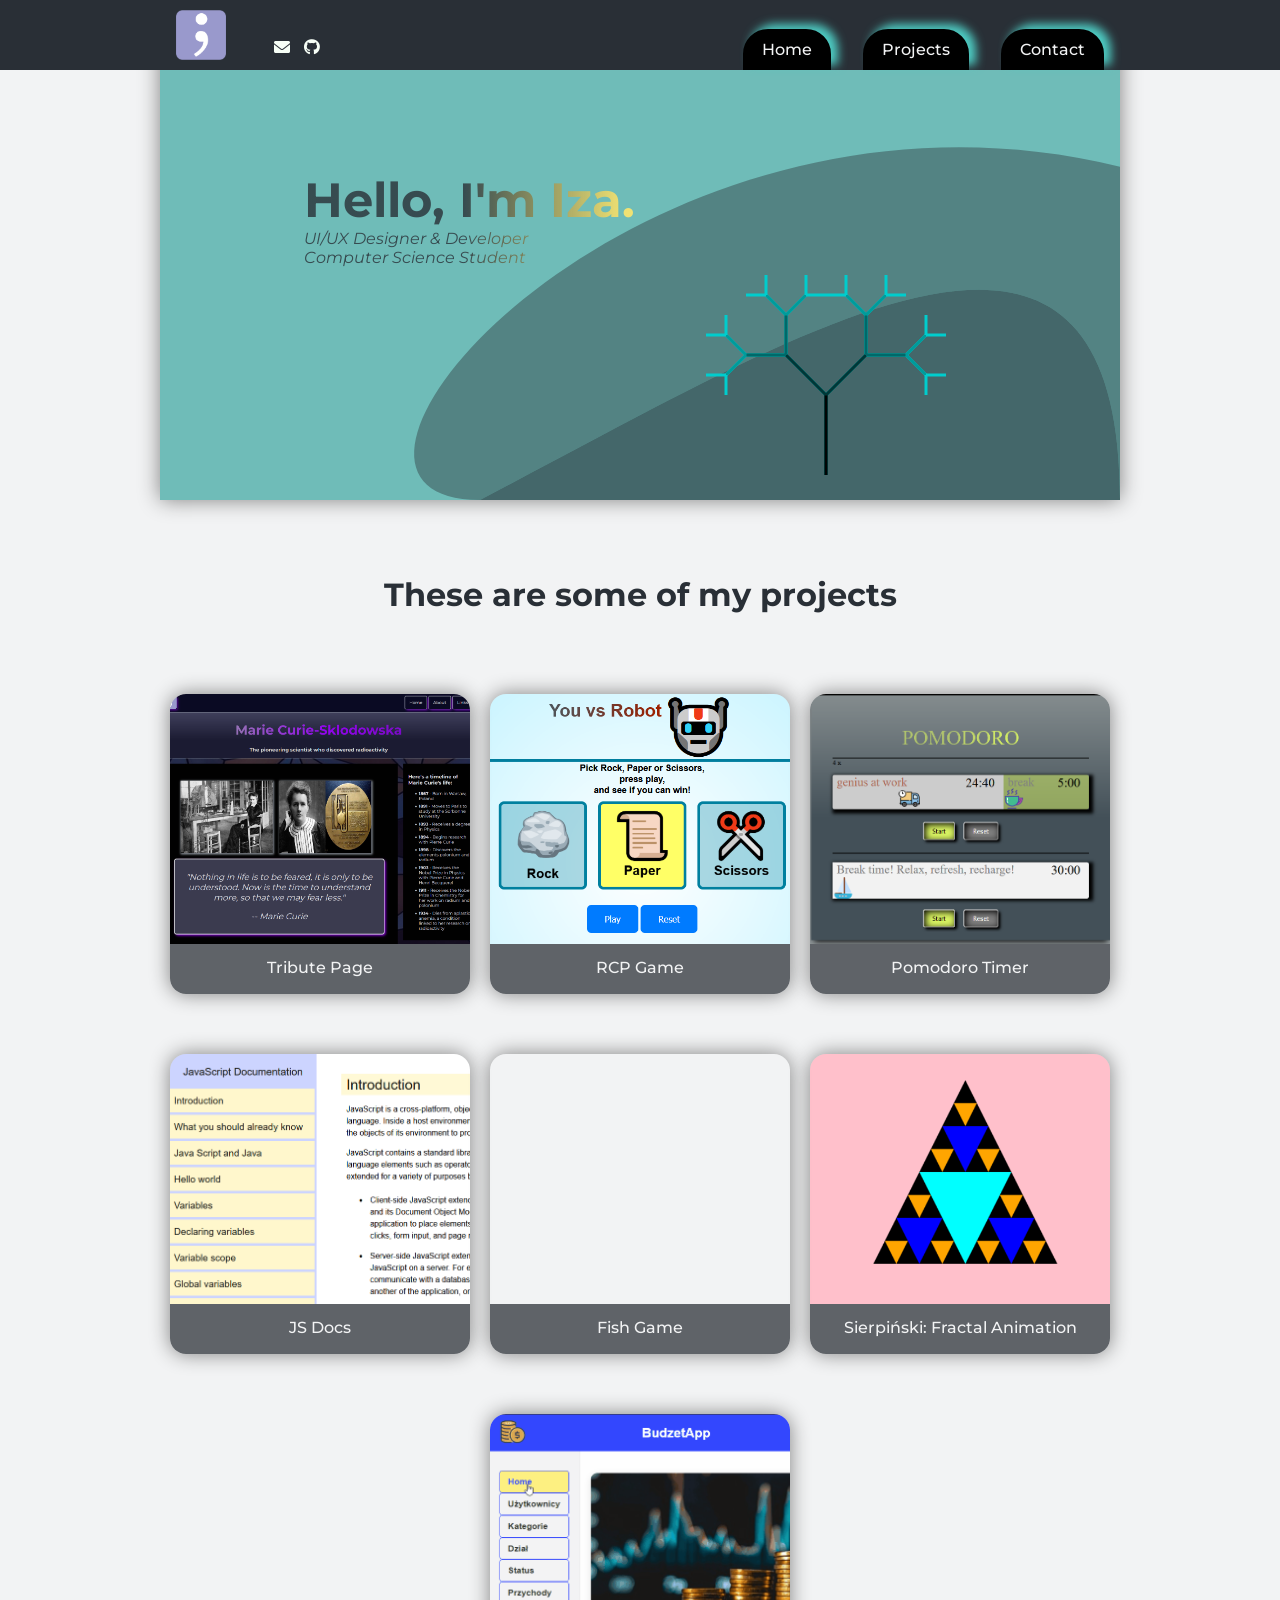
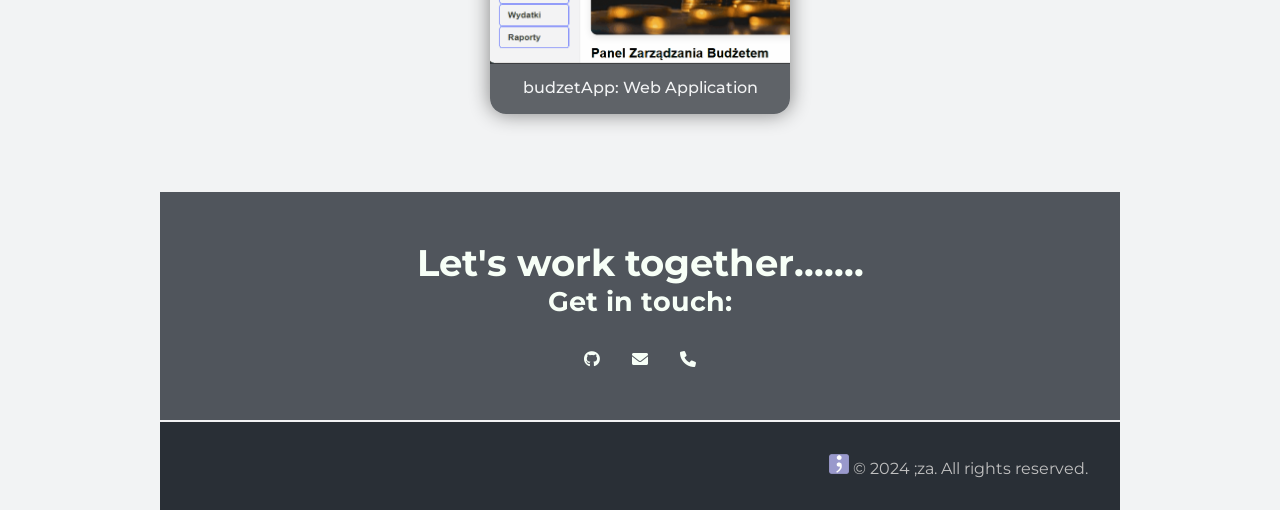
==== index.html @ 508fd63b "dodanie kafelka" ====
<!DOCTYPE html>
<html lang="en">
<head>
  <meta charset="utf-8">
  <meta name="viewport" content="width=device-width, initial-scale=1.0">
  <title>;za Portfolio</title>
  <link rel="stylesheet" href="styles.css" />
  <link href="https://cdnjs.cloudflare.com/ajax/libs/font-awesome/6.0.0-beta3/css/all.min.css" rel="stylesheet">
  <link rel="icon" href="favicon-32x32.png" type="image/x-icon">
  <link href="https://fonts.googleapis.com/css2?family=Montserrat:wght@400;700&display=swap" rel="stylesheet">

</head>



<!-- Google tag (gtag.js)
<script async src="https://www.googletagmanager.com/gtag/js?id=G-CMZS50FCQB"></script>
<script>
  window.dataLayer = window.dataLayer || [];
  function gtag(){dataLayer.push(arguments);}
  gtag('js', new Date());

  gtag('config', 'G-CMZS50FCQB');
</script> -->


<body>
  <header>
    <nav id="navbar">
      <img class="logo1" src="logo-kk.png" alt="project" />
      <div class="logo-container">
        <a href="mailto:twoj-email@domena.com">
          <i class="fas fa-envelope"></i>
        </a>
     
        <a href="https://github.com/FifthElement5" target="_blank">
          <i style="margin-left: 10px;"class="fab fa-github"></i>
        </a>
      </div>
      <ul>
        <li><a href="#canvas-container">Home</a></li>
        <li><a href="#m">Projects</a></li>
        <li><a href="#contact">Contact</a></li>
      </ul>
    </nav>
  </header>

  <main>
    <div id="canvas-container">
      <canvas id="myCanvas"></canvas>
      <div class="A">
        <h1>Hello, I'm Iza.</h1>
        <p>UI/UX Designer & Developer</p>
        <p>Computer Science Student</p>
      </div>
      <canvas id="canvas"></canvas>
    </div>

    <div class="container">
      <section id="m">
        <h2>These are some of my projects</h2>
        <div id="projects">
          <div class="grid-container">
            <a href="https://fifthelement5.github.io/curie/">
              <div class="grid">
                <img class="project-image" src="curie2.PNG" alt="project" />
                <div class="project-tile">Tribute Page</div>
              </div>
            </a>
          </div>

          <div class="grid-container">
            <a href="https://codepen.io/FifthElement5/full/mdZvdyL">
              <div class="grid">
                
                  <img class="project-image" src="rsp.png" alt="project" />
                  <div class="project-tile">RCP Game</div>
               
              </div>
            </a>
          </div>

          <div class="grid-container">
            <a href="https://fifthelement5.github.io/pomodoro/">
              <div class="grid">
                  <img class="project-image" src="pomodoro.PNG" alt="project" />
                  <div class="project-tile">Pomodoro Timer</div>
              
              </div>
            </a>
          </div>

          <div class="grid-container">
            <a href="https://codepen.io/FifthElement5/full/xxvZxpE">
              <div class="grid">
                <img class="project-image" src="js.png" alt="project" />
                <div class="project-tile">JS Docs</div>
              </div>
            </a>
          </div>

          <div class="grid-container">
            <a href="https://scratch.mit.edu/projects/812180753/embed">
            <div class="grid">
              <div class="image">
                <iframe src="https://scratch.mit.edu/projects/812180753/embed" allowtransparency="true" width="300" height="350" frameborder="0" scrolling="no" allowfullscreen></iframe>
              </div>
              <div class="project-tile">Fish Game</div>
            </div>
            </a>
          </div>

          <div class="grid-container">
            <a href="https://codepen.io/FifthElement5/full/qBzXdoY">
              <div class="grid">
                <img class="project-image" src="sierpinski.PNG" alt="project" />
                <div class="project-tile">Sierpiński: Fractal Animation</div>
              </div>
            </a>
          </div>
           <div class="grid-container">
            <a href="budzetApp.html">
              <div class="grid">
                <img class="project-image" style="object-fit: cover; object-position: left center;" src="budzetApp.gif" alt="project" />
                <div class="project-tile">budzetApp: Web Application</div>
              </div>
            </a>
          </div>


        </div>
      </section>
    </div>

    <div class="container">
      <section id="contact">
        <div class="hero">
          <h3>Let's work together.......</h3>
          <h5>Get in touch:</h5>
        </div>
        <div class="links">
          <a href="https://github.com/FifthElement5" target="_blank">
            <i class="fab fa-github"></i>
          </a>
          <a href="mailto:i.m.galazewska@wp.pl">
            <i class="fas fa-envelope"></i>
          </a>
          <a href="tel:+1234567890">
            <i class="fas fa-phone"></i>
          </a>
         
          <!-- <a href="https://www.facebook.com/twojprofil" target="_blank">
            <i class="fab fa-facebook-f"></i>
          </a> -->
        </div>
      </section>
    </div>


    <script src="https://gist.github.com/FifthElement5/1f8bb57f3a69cdffbfbd10f2d634f241.js"></script>

    <footer>
      <img class="logo2" src="favicon-32x32.png" alt="project" />
      <span>&copy; 2024 ;za. All rights reserved.</span>
    </footer>
  </main>

  <script src="script.js"></script>
</body>
</html>
---- styles.css ----
:root {
  --color-header: #292F36;
  --color-middle: #F7FFF7;
  --color-3: #FF6B6B;
  --color-4: #FFE66D;
  --color-5: rgba(78, 205, 196, 0.3);
}

* {
  box-sizing: border-box;
  margin: 0;
  padding: 0;
}

body {
  font-family: 'Montserrat', sans-serif;
  background-color: #F2F3F4;
  min-width: 480px;
}

header {
  position: fixed;
  width: 100%;
  background-color: var(--color-header);
  min-width: 480px;
  /* border: 1px solid yellow; */
  z-index: 999;
}

.logo1 {
  width: 50px;
  height: 50px;
  /* border: 1px solid orange; */
  margin: 10px 48px 10px 16px;
}

.logo-container {
  margin-bottom: 10px;
  margin-right: auto;
}

nav {
  display: flex;
  flex-wrap: wrap;
  justify-content: space-between;
  align-items: flex-end;
  margin: 0 auto;
  max-width: 960px;
  min-width: 480px;
}

ul {
  display: flex;
  justify-content: flex-end;
  gap: 2rem;
  margin: 0 16px;
}

ul li {
  list-style: none;
  padding: 0;
  margin: 0;
  border: 3px solid black;
  background-color: black;
  border-radius: 25px 25px 0 0;

 
  box-shadow: 7px -5px 10px 0px #4ECDC4, 5px 5px 15px 5px rgba(0,0,0,0);
}

ul li a {
  display: block;
  padding: 0.5rem 1rem;
  text-decoration: none;
  font-weight: 500;
  color: #F2F3F4;
}

ul li a:hover {
  color: var(--color-header);
}

nav > ul > li:hover {
  background-color: #4ECDC4;
  border-bottom: none;
  color: var(--color-header);
  box-shadow: 0px 0px 0px 0px #4ECDC4;
}

a > i {
  color: var(--color-middle);
  margin-bottom: 5px;
}

i:hover {
  color: rgb(78, 205, 198);
}

.container {
  max-width: 960px;
  margin: 0 auto;
  text-align: center;
}

#canvas {
  position: absolute;
  bottom: 5%;
  right: 15%;
}

.A {
  position: relative;
  z-index: 0;
  max-width: 400px;
  min-width: 300px;
  margin: 10% 15% 10%;
  /* border: 1px solid blue; */
}

main {
  max-width: 960px;
  margin: 0 auto;
}

h1, p {
  font-size: 3rem;
  color: var(--color-header);
  text-align: left;
  background: linear-gradient(to right, rgba(41,47,54 , 0.8) 20%, rgba(255,230,107 , 0.9) 40%, rgba(255,230,107 , 0.6) 60%, rgba(41,47,54 , 0.8) 80%);
  background-size: 200% auto;
  color: #000;
  background-clip: text;
  -webkit-background-clip: text;
  -webkit-text-fill-color: transparent;
  animation: shine 6s linear infinite;
}

@keyframes shine {
  to {
    background-position: 200% center;
  }
}

p {
  font-size: 1rem;
  font-style: italic;
  -text-shadow: 1px 2px var(--color-3);
}

#projects {
  display: flex;
  flex-wrap: wrap;
  justify-content: space-between;
  padding-bottom: 3rem;
}

.grid-container {
  width: 300px;
  height: 300px;
  border-radius: 1rem 1rem 0 0;
  margin: 30px auto;
}

.grid-container:hover {
  box-shadow: inset 0 0 0 rgba(78, 205, 196, 0.2), inset 0 100px 0 rgba(78, 205, 196, 0.2), inset 0 200px 0 rgba(78, 205, 196, 0.2), inset 0 300px 0 rgba(78, 205, 196, 0.2), 0 0 20px silver;
  transition: box-shadow ease-in-out 0.5s;
  color: transparent;
}

.grid {
  position: relative;
  width: 300px;
  height: 300px;
  border-radius: 1rem;
  box-shadow: 0 0 20px grey;
}

a {
  text-decoration: none;
}

.grid img, iframe {
  position: absolute;
  top: 0;
   left:0;
   z-index: -1;
  width: 300px;
  height: 250px;
  object-fit: cover;
  border-radius: 1rem 1rem 0 0;
  transition: transform 0.3s linear;
}

.grid:hover img {
  transform: translateY(10px);
}

.project-tile {
  position: absolute;
  bottom: 0;
  left: 0;
  width: 100%;
  height: 50px;
  text-align: center;
  font-weight: 500;
  padding-top: 0.9rem;
  background-color: #5F6368;
  color: #F2F3F4;
  border-radius: 0 0 1rem 1rem;
}

.project-tile:hover {
  color: #4ECDC4;
}

h2 {
  font-size: 2rem;
  padding: 75px 0 50px;
  color: var(--color-header);
}

#contact {
  display: flex;
  flex-direction: column;
  align-items: center;
  justify-content: center;
  gap: 2rem;
  width: 100%;
  padding: 3rem;
  background-color: rgba(41,47,54 , 0.8);
}

.hero {
  font-size: 2rem;
  color: var(--color-middle);
}

.links {
  display: flex;
  flex-wrap: wrap;
  justify-content: center;
  gap: 2rem;
  font-size: 1rem;
}

.contact-details:hover {
  color: #4ECDC4;
}

footer {
  background-color: var(--color-header);
  color: #c0c0c0;
  text-align: right;
  margin-top: 2px;
  padding: 2rem;
}

#canvas-container {
  position: relative;
  padding-top: 75px;
  width: 100%;
  height: 500px;
  overflow: hidden;
  z-index: -1;
  background-color: rgba(41,47, 50, 0.4);
  box-shadow: 0 0 20px grey;
}

#myCanvas {
  position: absolute;
  top: 0;
  left: 0;
  width: 100%;
  height: 100%;
  z-index: -1;
}

.logo2 {
  width: 20px;
  height: 20px;
  margin: 0;
}

@media (max-width: 600px) {
  ul {
    gap: 0;
    margin: 0 16px 0 5px;
  }
}
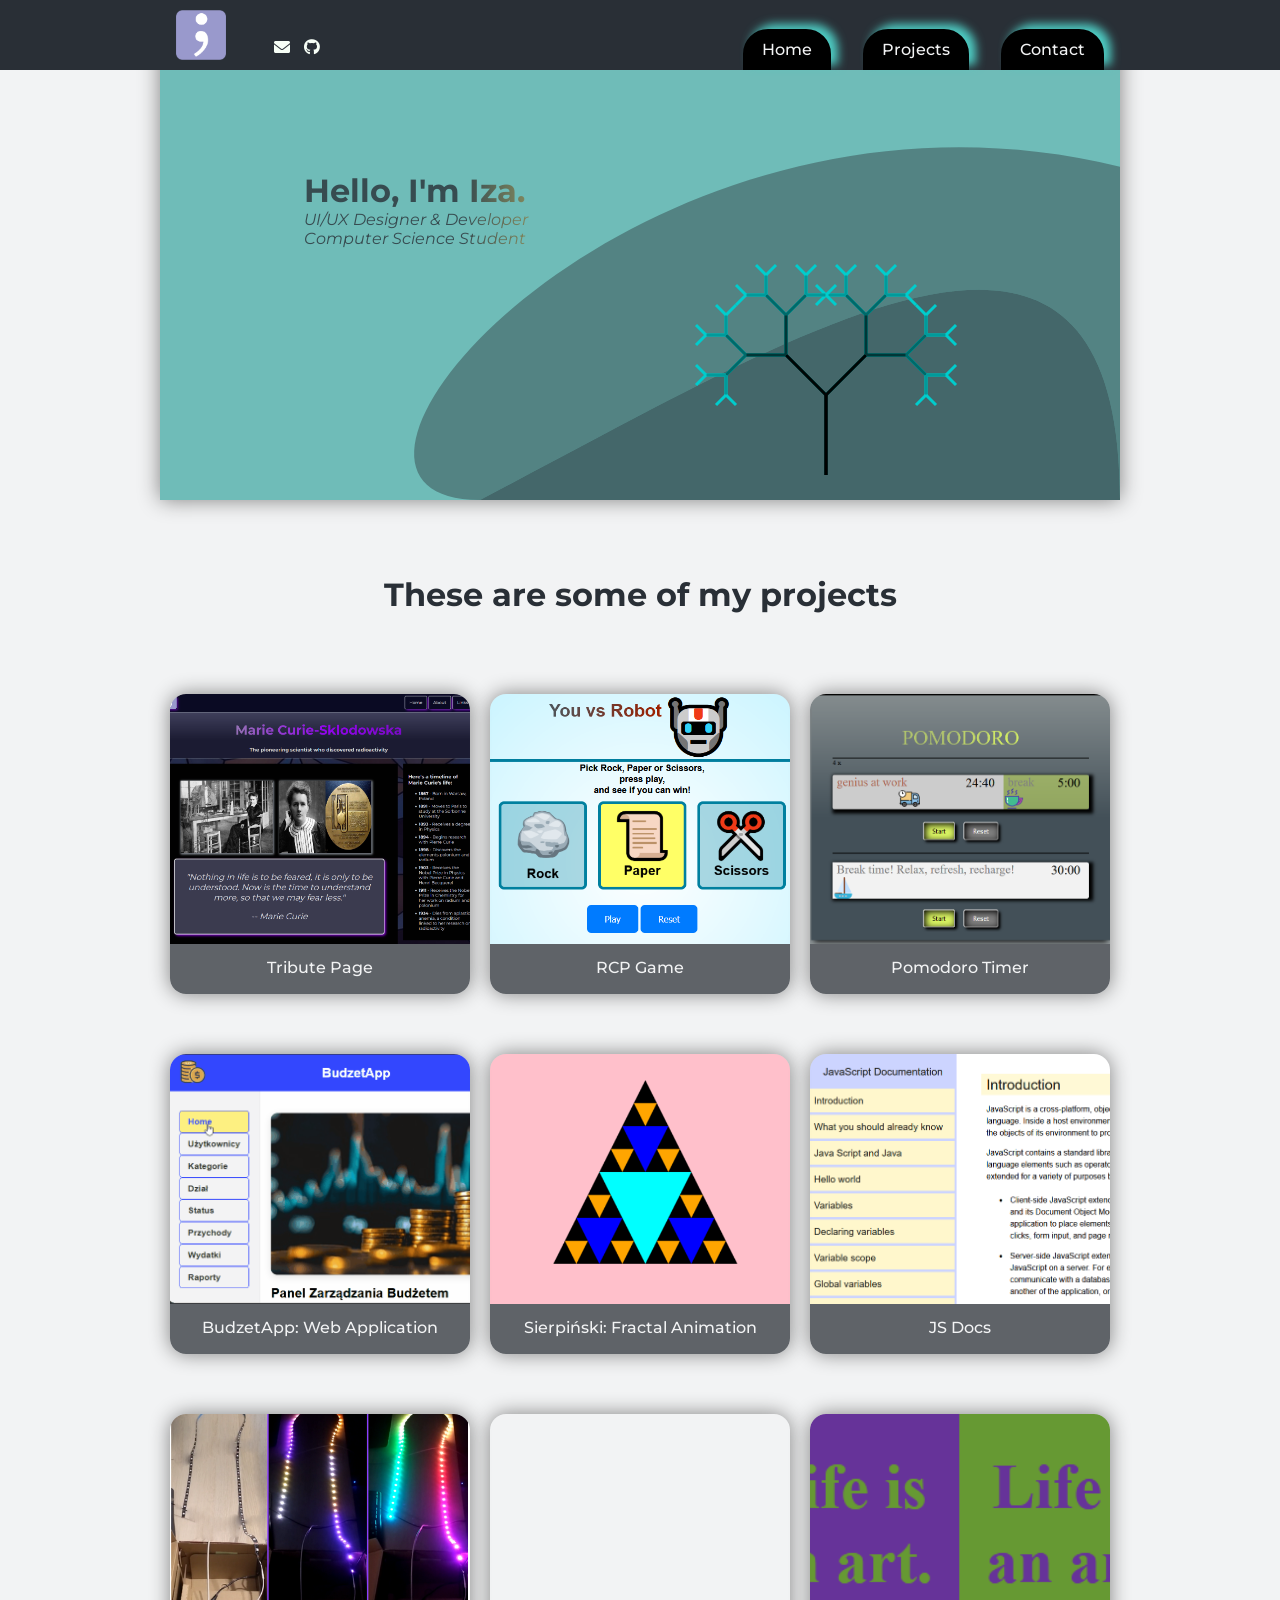
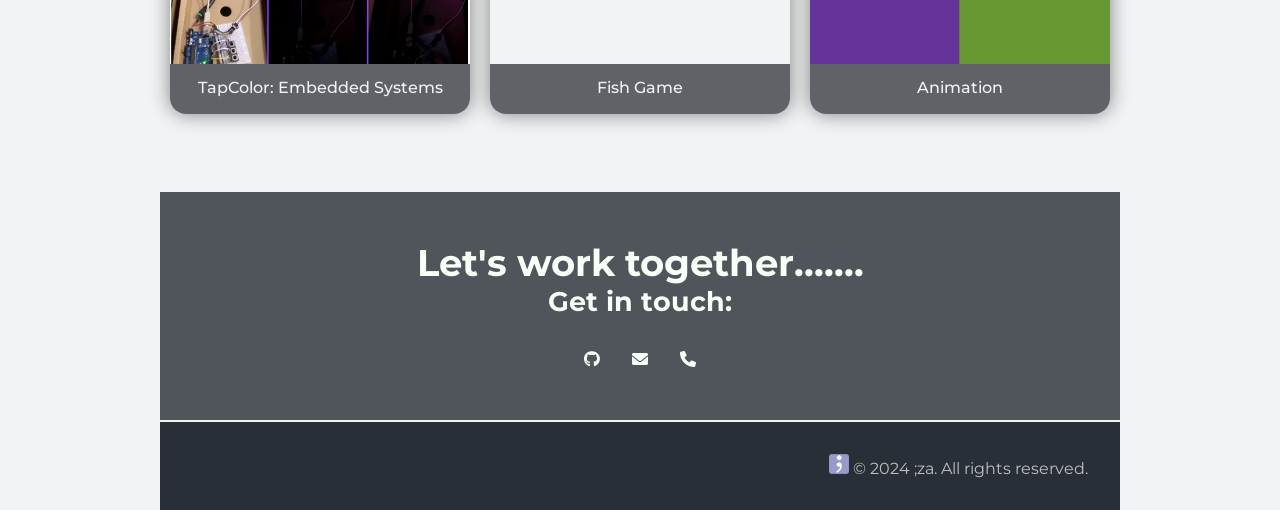
==== commit 5269f394: "dodanie 2 stron" ====
--- a/index.html
+++ b/index.html
@@ -49,16 +49,16 @@
     <div id="canvas-container">
       <canvas id="myCanvas"></canvas>
       <div class="A">
-        <h1>Hello, I'm Iza.</h1>
-        <p>UI/UX Designer & Developer</p>
-        <p>Computer Science Student</p>
+        <h1 class="title">Hello, I'm Iza.</h1>
+        <p class="title-p">UI/UX Designer & Developer</p>
+        <p class="title-p">Computer Science Student</p>
       </div>
       <canvas id="canvas"></canvas>
     </div>
 
     <div class="container">
       <section id="m">
-        <h2>These are some of my projects</h2>
+        <h2 class="h2">These are some of my projects</h2>
         <div id="projects">
           <div class="grid-container">
             <a href="https://fifthelement5.github.io/curie/">
@@ -90,11 +90,40 @@
             </a>
           </div>
 
+           <div class="grid-container">
+            <a href="budzetApp.html">
+              <div class="grid">
+                <img class="project-image" style="object-fit: cover; object-position: left center;" loading="lazy" src="budzetApp.gif" alt="project" />
+                <div class="project-tile">BudzetApp: Web Application</div>
+              </div>
+            </a>
+          </div>
+
+         
+
+           <div class="grid-container">
+            <a href="https://codepen.io/FifthElement5/full/qBzXdoY">
+              <div class="grid">
+                <img class="project-image" src="sierpinski.PNG" alt="project" />
+                <div class="project-tile">Sierpiński: Fractal Animation</div>
+              </div>
+            </a>
+          </div>
+
           <div class="grid-container">
             <a href="https://codepen.io/FifthElement5/full/xxvZxpE">
               <div class="grid">
                 <img class="project-image" src="js.png" alt="project" />
                 <div class="project-tile">JS Docs</div>
+              </div>
+            </a>
+          </div>
+
+             <div class="grid-container">
+            <a href="project.html">
+              <div class="grid">
+                <img class="project-image" src="kolaz.png" alt="project" />
+                <div class="project-tile">TapColor: Embedded Systems</div>
               </div>
             </a>
           </div>
@@ -111,21 +140,14 @@
           </div>
 
           <div class="grid-container">
-            <a href="https://codepen.io/FifthElement5/full/qBzXdoY">
+            <a href="https://codepen.io/FifthElement5/pen/EaVJYbx">
               <div class="grid">
-                <img class="project-image" src="sierpinski.PNG" alt="project" />
-                <div class="project-tile">Sierpiński: Fractal Animation</div>
+                <img class="project-image" src="life.png" alt="project" />
+                <div class="project-tile">Animation</div>
               </div>
             </a>
           </div>
-           <div class="grid-container">
-            <a href="budzetApp.html">
-              <div class="grid">
-                <img class="project-image" style="object-fit: cover; object-position: left center;" src="budzetApp.gif" alt="project" />
-                <div class="project-tile">budzetApp: Web Application</div>
-              </div>
-            </a>
-          </div>
+          
 
 
         </div>
--- a/styles.css
+++ b/styles.css
@@ -99,6 +99,7 @@
 .container {
   max-width: 960px;
   margin: 0 auto;
+ 
   text-align: center;
 }
 
@@ -121,9 +122,12 @@
   max-width: 960px;
   margin: 0 auto;
 }
-
-h1, p {
-  font-size: 3rem;
+.top {
+  min-height: 100px;
+}
+
+.title, .title-p {
+  /* -font-size: 3rem; */
   color: var(--color-header);
   text-align: left;
   background: linear-gradient(to right, rgba(41,47,54 , 0.8) 20%, rgba(255,230,107 , 0.9) 40%, rgba(255,230,107 , 0.6) 60%, rgba(41,47,54 , 0.8) 80%);
@@ -141,7 +145,7 @@
   }
 }
 
-p {
+.title-p {
   font-size: 1rem;
   font-style: italic;
   -text-shadow: 1px 2px var(--color-3);
@@ -287,3 +291,141 @@
     margin: 0 16px 0 5px;
   }
 }
+
+
+.responsive-img {
+  max-width: 100%;  /* Zdjęcie nigdy nie będzie szersze niż jego rodzic */
+  height: auto;     /* Zachowa proporcje, nie będzie rozciągnięte */
+  display: block;   /* Usuwa dziwną przerwę pod zdjęciem */
+  border-radius: 15px; /* Skoro pytałaś o radius - tutaj też zadziała! */
+  /*margin-bottom: 10px;*/
+}
+
+.btn-github {
+  display: inline-block;
+  padding: 10px 20px;
+  background-color: #24292e; /* Kolor GitHuba */
+  color: white;
+  text-decoration: none;
+  border-radius: 8px;
+  font-weight: bold;
+}
+.btn-github:hover {
+  background-color: var(--color-5);
+  color: var(--color-header);
+}
+
+.project-subtitle {
+   text-shadow: 0 0 0 10px grey;
+}
+
+
+/*porekt.html*/
+.portfolio-container {
+  display: grid;
+  grid-template-columns: repeat(12, [col-start] 1fr);
+  grid-column: col-start / span 12;
+  gap: 20px;
+  max-width: 960px;
+  margin: 40px auto;
+  padding: 0 20px;
+  background: linear-gradient(to bottom, rgba(78, 205, 196, 0.1), rgba(78, 205, 196, 0.2));
+}
+
+.project-title { grid-column: span 12; text-align: center; margin-bottom: 20px; }
+.item-static  { grid-column: span 3; display: flex; justify-content: center; }
+.item-gallery { grid-column: span 3; display: flex; justify-content: center; } 
+.item-summary { grid-column: span 6; }
+.item-text-1  { grid-column: span 6; margin-top: 20px; text-align: center}
+.item-text-2  { grid-column: span 6; margin-top: 20px; text-align: center}
+
+
+.item-static img {
+  width: 100%;       
+  max-width: 200px; 
+  max-height: 500px;
+  border-radius: 8px;
+}
+
+.pic-ctn {
+  position: relative;
+  width: 200px;     
+  height: 300px;     
+  overflow: hidden;
+  border-radius: 8px;
+}
+
+
+
+.pic-ctn > img {
+  position: absolute;
+  top: 0;
+  left: 0;
+  width: 200px;
+  opacity: 0;
+  animation: display 12s infinite;
+}
+
+
+@media (max-width: 768px) {
+  .portfolio-container > * {
+    grid-column: span 12 !important; 
+    text-align: center;
+  }
+  .pic-ctn { margin: 0 auto; }
+}
+
+
+.pic-ctn > img:nth-child(2) { animation-delay: 2s; }
+.pic-ctn > img:nth-child(3) { animation-delay: 4s; }
+.pic-ctn > img:nth-child(4) { animation-delay: 6s; }
+.pic-ctn > img:nth-child(5) { animation-delay: 8s; }
+
+@keyframes display {
+  0% { transform: translateX(200px); opacity: 0; }
+  10% { transform: translateX(0); opacity: 1; }
+  25% { transform: translateX(0); opacity: 1; }
+  35% { transform: translateX(-200px); opacity: 0; }
+  100% { transform: translateX(-200px); opacity: 0; }
+}
+
+/*budzetApp.html*/
+* {
+  box-sizing: border-box;
+}
+
+.container-grid {
+  display: grid;
+  grid-template-columns: repeat(12, [col-start] 1fr);
+  gap: 20px;
+}
+
+.container-grid > * {
+ 
+  background: linear-gradient(to bottom, rgba(78, 205, 196, 0.1), rgba(78, 205, 196, 0.2));
+  border-radius: 15px;
+  padding: 10px;
+  grid-column: col-start / span 12;
+   box-shadow: 0 0 10px grey;
+}
+
+@media (min-width: 568px) {
+  .content {
+    grid-column: 1 / span 9; 
+    
+  }
+
+  .sidebar {
+    grid-column: 10 / span 3;
+    grid-row: 1;           
+  }
+
+  .ads {
+    grid-column: 10 / span 3;
+    grid-row: 2;           
+  }
+    .adsa {
+    grid-column:  col-start / span 9;
+       grid-row: 2;     
+  }
+}
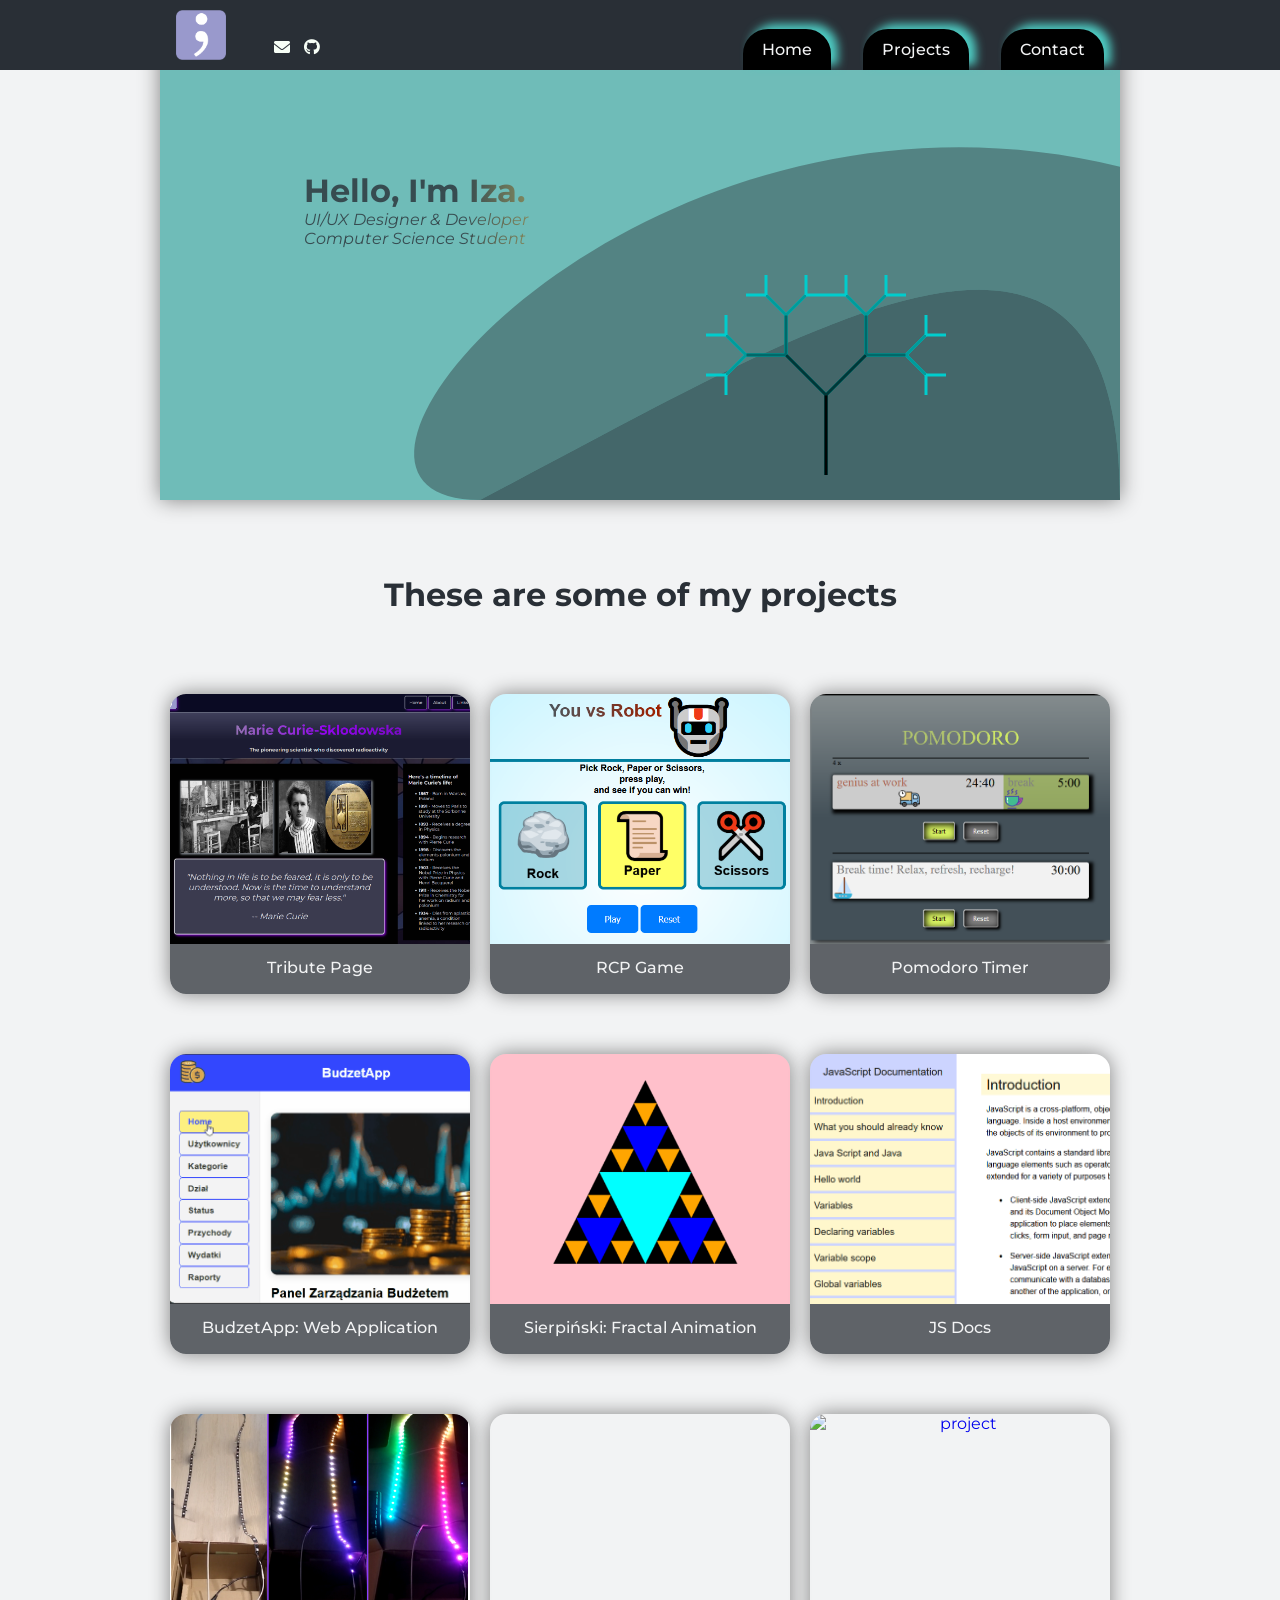
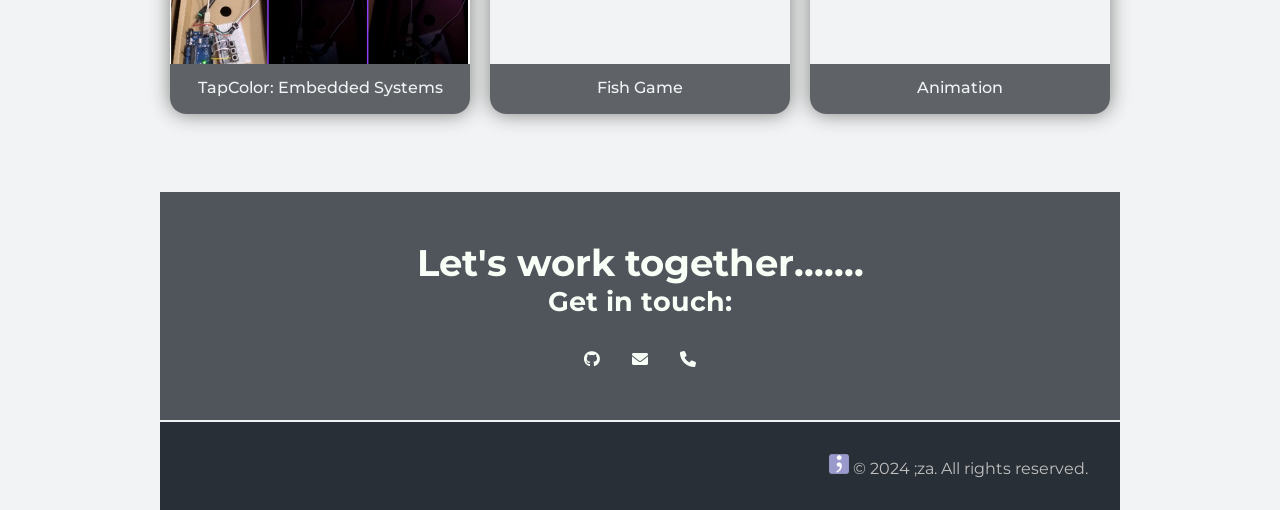
==== commit d98b07ed: "folder zdjec" ====
--- a/index.html
+++ b/index.html
@@ -27,7 +27,7 @@
 <body>
   <header>
     <nav id="navbar">
-      <img class="logo1" src="logo-kk.png" alt="project" />
+      <img class="logo1" src="images/portfolio/logo-kk.png" alt="project" />
       <div class="logo-container">
         <a href="mailto:twoj-email@domena.com">
           <i class="fas fa-envelope"></i>
@@ -63,7 +63,7 @@
           <div class="grid-container">
             <a href="https://fifthelement5.github.io/curie/">
               <div class="grid">
-                <img class="project-image" src="curie2.PNG" alt="project" />
+                <img class="project-image" src="images/portfolio/curie2.PNG" alt="project" />
                 <div class="project-tile">Tribute Page</div>
               </div>
             </a>
@@ -73,7 +73,7 @@
             <a href="https://codepen.io/FifthElement5/full/mdZvdyL">
               <div class="grid">
                 
-                  <img class="project-image" src="rsp.png" alt="project" />
+                  <img class="project-image" src="images/portfolio/rsp.png" alt="project" />
                   <div class="project-tile">RCP Game</div>
                
               </div>
@@ -83,7 +83,7 @@
           <div class="grid-container">
             <a href="https://fifthelement5.github.io/pomodoro/">
               <div class="grid">
-                  <img class="project-image" src="pomodoro.PNG" alt="project" />
+                  <img class="project-image" src="images/portfolio/pomodoro.PNG" alt="project" />
                   <div class="project-tile">Pomodoro Timer</div>
               
               </div>
@@ -93,7 +93,7 @@
            <div class="grid-container">
             <a href="budzetApp.html">
               <div class="grid">
-                <img class="project-image" style="object-fit: cover; object-position: left center;" loading="lazy" src="budzetApp.gif" alt="project" />
+                <img class="project-image" style="object-fit: cover; object-position: left center;" loading="lazy" src="images/portfolio/budzetApp.gif" alt="project" />
                 <div class="project-tile">BudzetApp: Web Application</div>
               </div>
             </a>
@@ -104,7 +104,7 @@
            <div class="grid-container">
             <a href="https://codepen.io/FifthElement5/full/qBzXdoY">
               <div class="grid">
-                <img class="project-image" src="sierpinski.PNG" alt="project" />
+                <img class="project-image" src="images/portfolio/sierpinski.PNG" alt="project" />
                 <div class="project-tile">Sierpiński: Fractal Animation</div>
               </div>
             </a>
@@ -113,7 +113,7 @@
           <div class="grid-container">
             <a href="https://codepen.io/FifthElement5/full/xxvZxpE">
               <div class="grid">
-                <img class="project-image" src="js.png" alt="project" />
+                <img class="project-image" src="images/portfolio/js.png" alt="project" />
                 <div class="project-tile">JS Docs</div>
               </div>
             </a>
@@ -122,7 +122,7 @@
              <div class="grid-container">
             <a href="project.html">
               <div class="grid">
-                <img class="project-image" src="kolaz.png" alt="project" />
+                <img class="project-image" src="images/portfolio/kolaz.png" alt="project" />
                 <div class="project-tile">TapColor: Embedded Systems</div>
               </div>
             </a>
@@ -142,7 +142,7 @@
           <div class="grid-container">
             <a href="https://codepen.io/FifthElement5/pen/EaVJYbx">
               <div class="grid">
-                <img class="project-image" src="life.png" alt="project" />
+                <img class="project-image" src="images/projects/life.png" alt="project" />
                 <div class="project-tile">Animation</div>
               </div>
             </a>
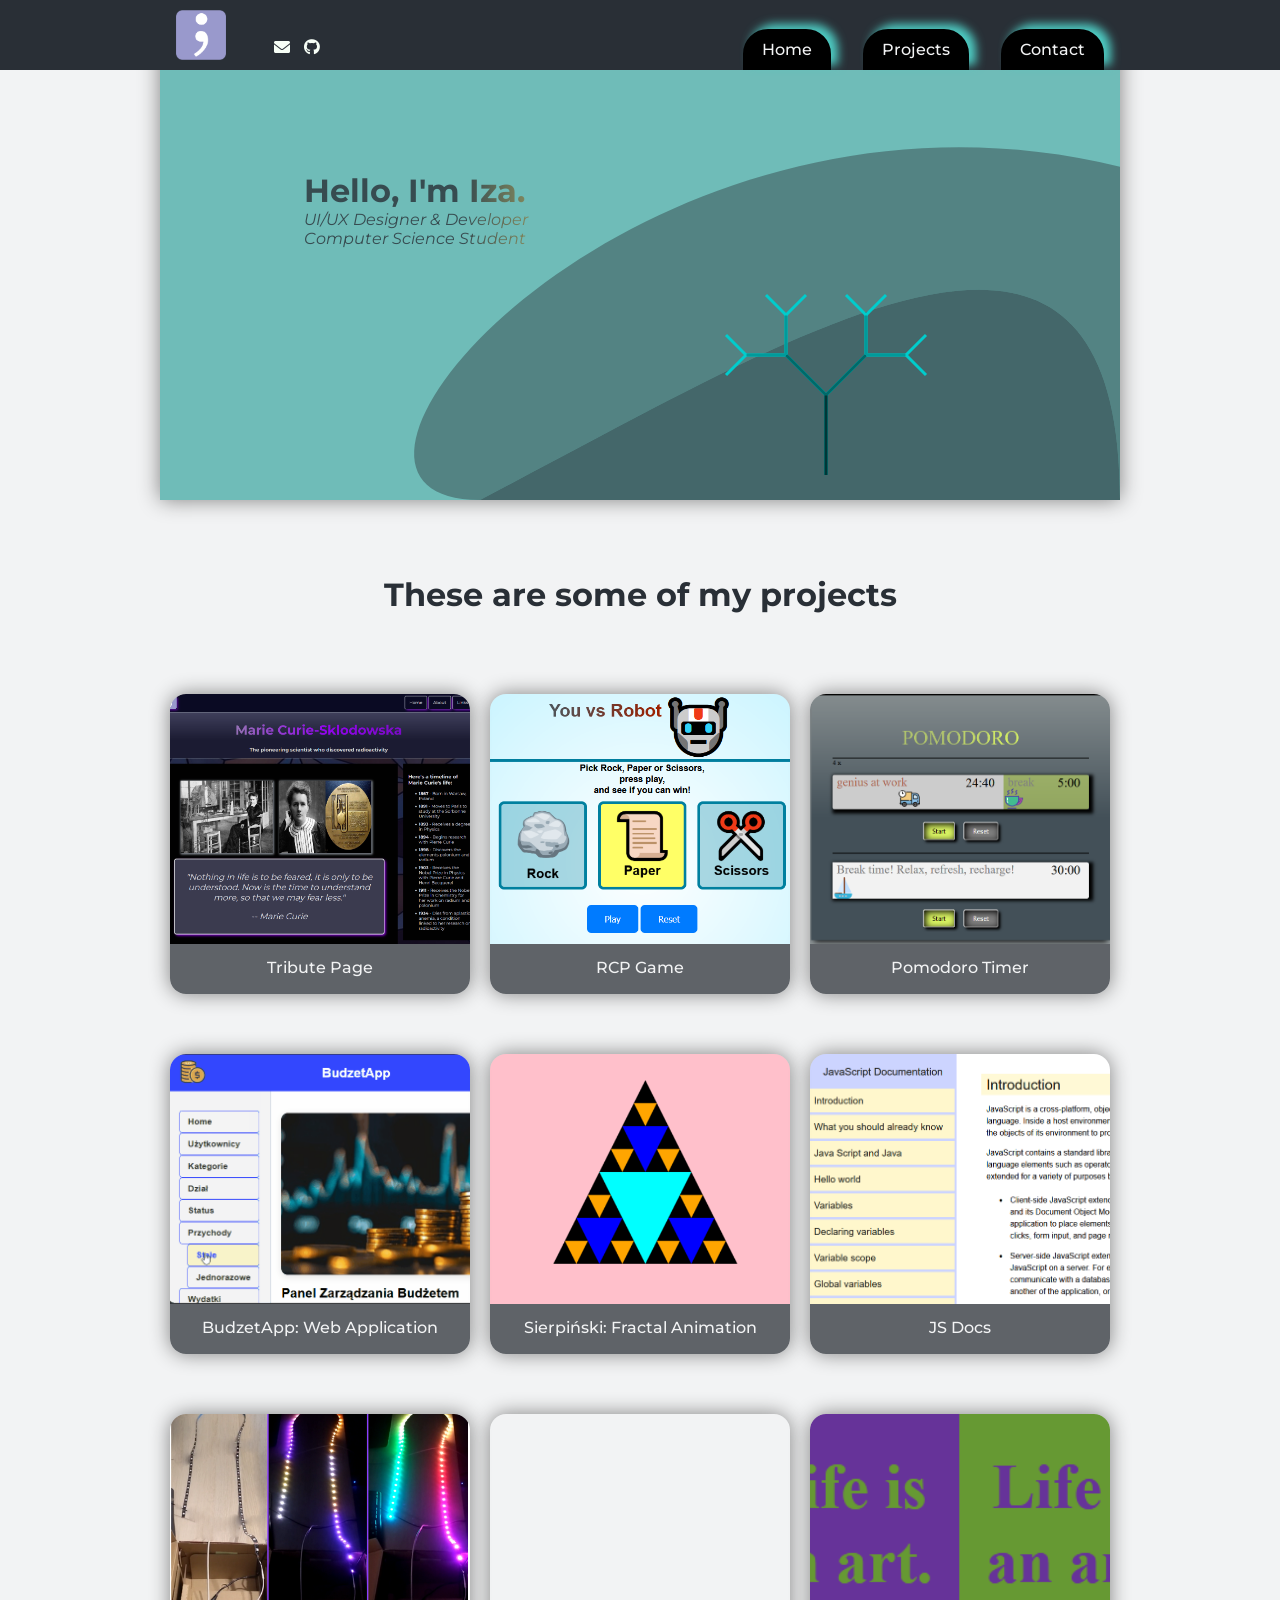
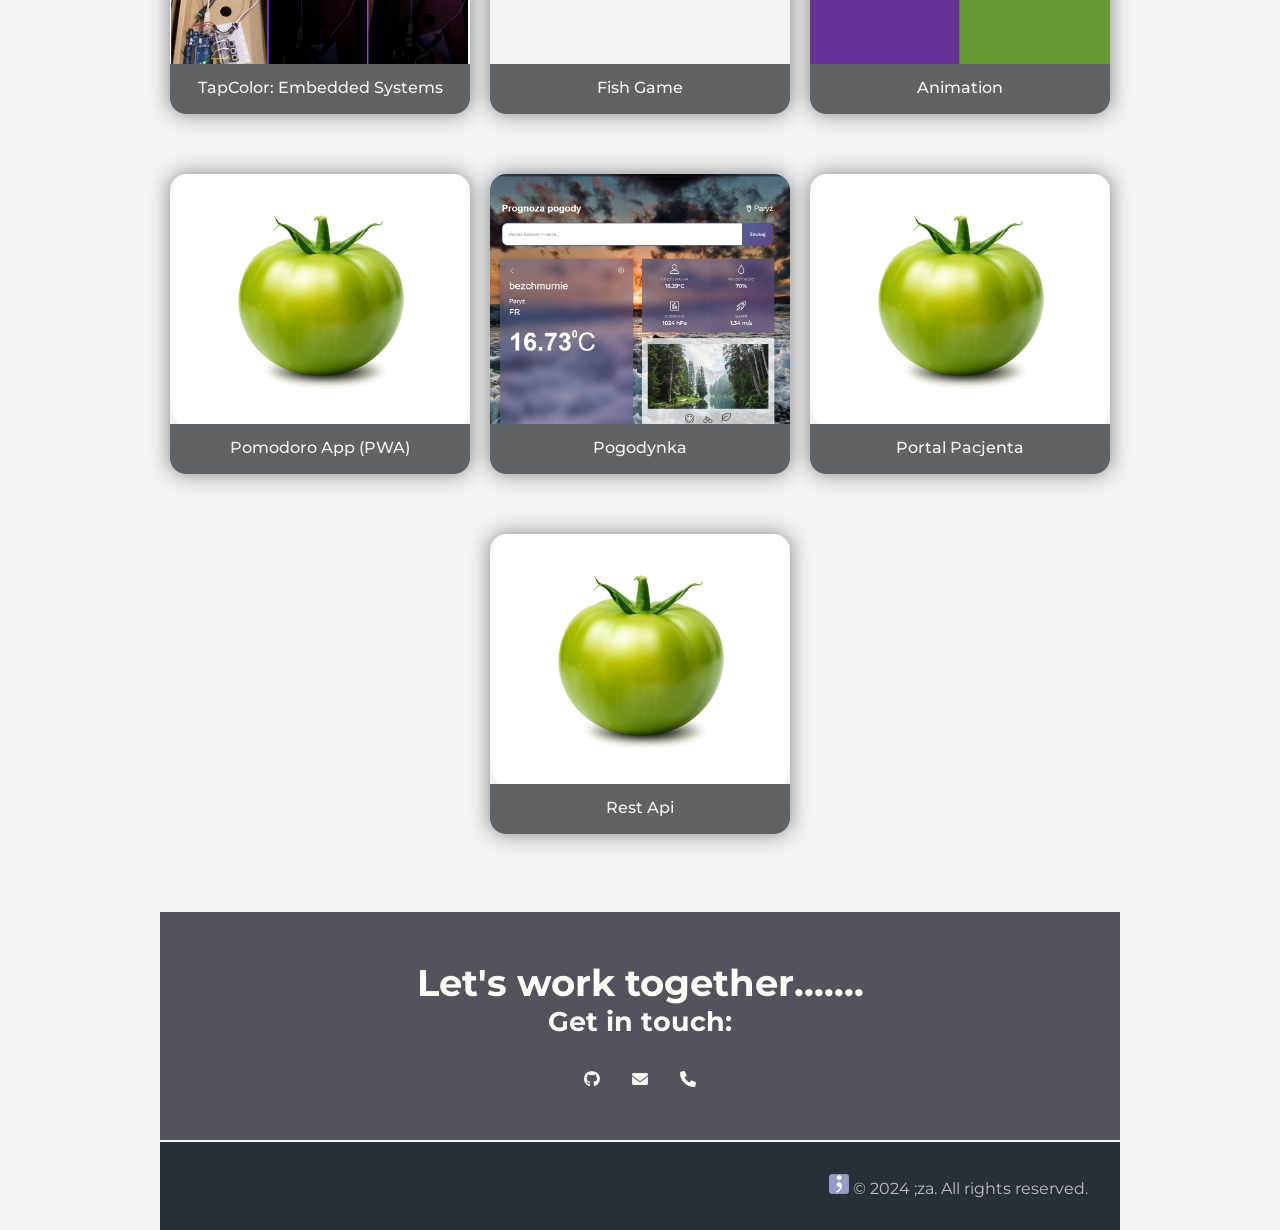
==== commit 649a8bf0: "dodanie kafelka pogodynka i aktywnego linku" ====
--- a/index.html
+++ b/index.html
@@ -142,8 +142,44 @@
           <div class="grid-container">
             <a href="https://codepen.io/FifthElement5/pen/EaVJYbx">
               <div class="grid">
-                <img class="project-image" src="images/projects/life.png" alt="project" />
+                <img class="project-image" src="images/portfolio/life.png" alt="project" />
                 <div class="project-tile">Animation</div>
+              </div>
+            </a>
+          </div>
+
+           <div class="grid-container">
+            <a href="https://pomodoropwa.github.io/">
+              <div class="grid">
+                <img class="project-image" src="images/portfolio/pomodoroPWA.png" alt="Pomodoro PWA" />
+                <div class="project-tile">Pomodoro App (PWA)</div>
+              </div>
+            </a>
+          </div>
+
+           <div class="grid-container">
+            <a href="https://fifthelement5.github.io/WeatherApp/">
+              <div class="grid">
+                <img class="project-image" src="images/portfolio/pogodynka.png" alt="Pogodynka" />
+                <div class="project-tile">Pogodynka</div>
+              </div>
+            </a>
+          </div>
+
+           <div class="grid-container">
+            <a href="https://pomodoropwa.github.io/">
+              <div class="grid">
+                <img class="project-image" src="images/portfolio/pomodoroPWA.png" alt="Pomodoro PWA" />
+                <div class="project-tile">Portal Pacjenta</div>
+              </div>
+            </a>
+          </div>
+
+            <div class="grid-container">
+            <a href="https://pomodoropwa.github.io/">
+              <div class="grid">
+                <img class="project-image" src="images/portfolio/pomodoroPWA.png" alt="Pomodoro PWA" />
+                <div class="project-tile">Rest Api</div>
               </div>
             </a>
           </div>
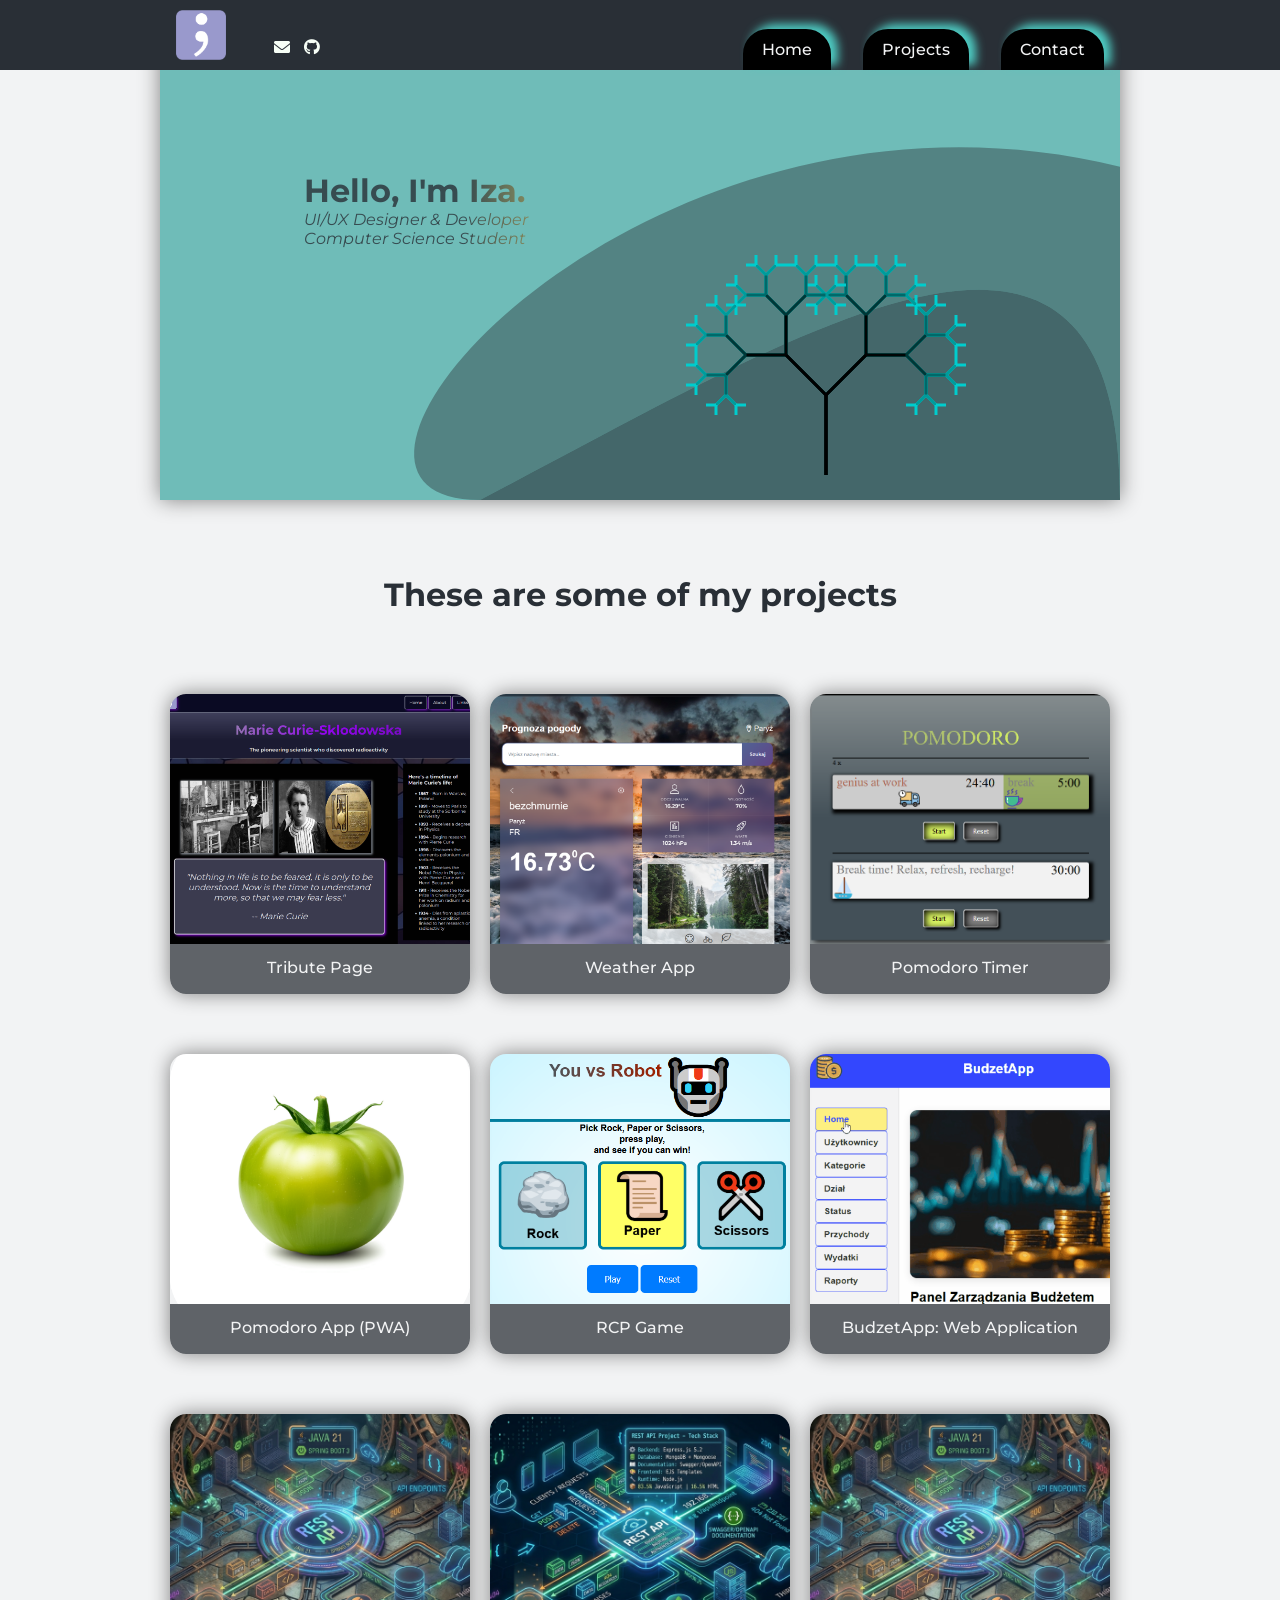
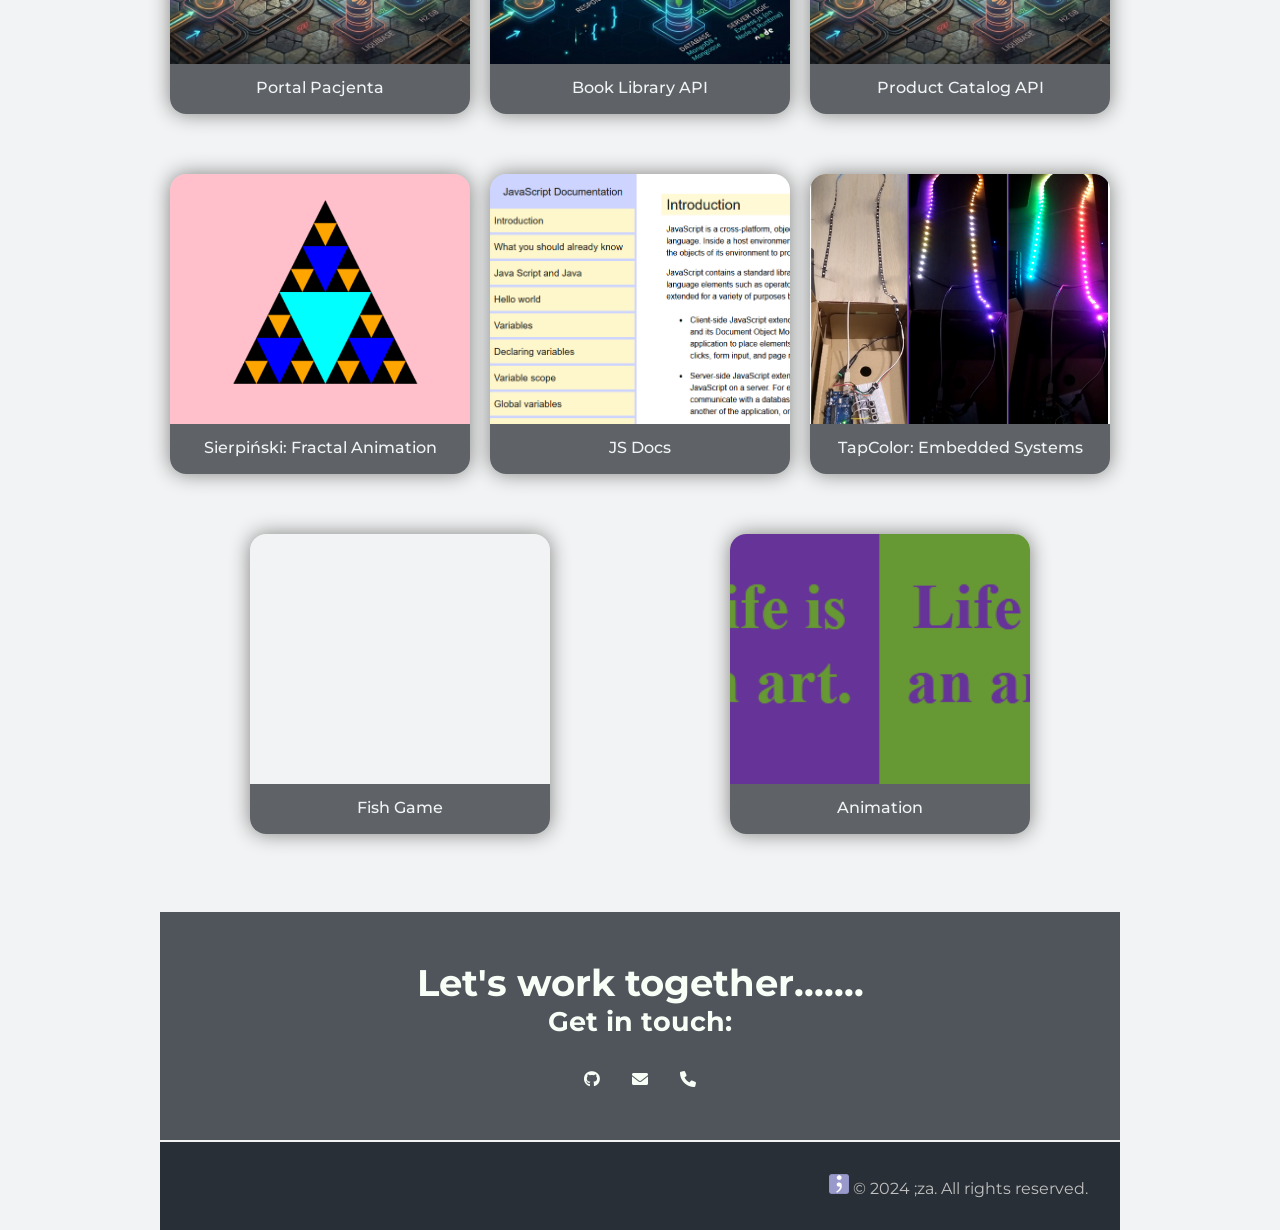
==== commit d50750a7: "dodanie nowych kafelkow wraz z url" ====
--- a/index.html
+++ b/index.html
@@ -70,6 +70,34 @@
           </div>
 
           <div class="grid-container">
+            <a href="https://fifthelement5.github.io/WeatherApp/">
+              <div class="grid">
+                <img class="project-image" src="images/portfolio/pogodynka.png" alt="Pogodynka" />
+                <div class="project-tile">Weather App</div>
+              </div>
+            </a>
+          </div>
+
+          <div class="grid-container">
+            <a href="https://fifthelement5.github.io/pomodoro/">
+              <div class="grid">
+                  <img class="project-image" src="images/portfolio/pomodoro.PNG" alt="project" />
+                  <div class="project-tile">Pomodoro Timer</div>
+              
+              </div>
+            </a>
+          </div>
+
+          <div class="grid-container">
+            <a href="https://pomodoropwa.github.io/">
+              <div class="grid">
+                <img class="project-image" src="images/portfolio/pomodoroPWA.png" alt="Pomodoro PWA" />
+                <div class="project-tile">Pomodoro App (PWA)</div>
+              </div>
+            </a>
+          </div>
+
+          <div class="grid-container">
             <a href="https://codepen.io/FifthElement5/full/mdZvdyL">
               <div class="grid">
                 
@@ -80,26 +108,46 @@
             </a>
           </div>
 
-          <div class="grid-container">
-            <a href="https://fifthelement5.github.io/pomodoro/">
-              <div class="grid">
-                  <img class="project-image" src="images/portfolio/pomodoro.PNG" alt="project" />
-                  <div class="project-tile">Pomodoro Timer</div>
-              
-              </div>
-            </a>
-          </div>
+
+
 
            <div class="grid-container">
             <a href="budzetApp.html">
               <div class="grid">
-                <img class="project-image" style="object-fit: cover; object-position: left center;" loading="lazy" src="images/portfolio/budzetApp.gif" alt="project" />
+                <img class="project-image" style="object-fit: cover; object-position: left center;" loading="lazy" src="images/portfolio/budzetApp.png" alt="project" />
                 <div class="project-tile">BudzetApp: Web Application</div>
               </div>
             </a>
           </div>
 
+
+          <div class="grid-container">
+            <a href="https://github.com/FifthElement5/product-catalog">
+              <div class="grid">
+                <img class="project-image" src="images/portfolio/product-catalog.png" alt="Product Catalog" />
+                <div class="project-tile">Portal Pacjenta</div>
+              </div>
+            </a>
+          </div>
+
+          <div class="grid-container">
+            <a href="https://github.com/FifthElement5/RestApi2">
+              <div class="grid">
+                <img class="project-image" src="images/portfolio/RestApi.png" alt="Rest Api" />
+                <div class="project-tile">Book Library API</div>
+              </div>
+            </a>
+          </div>
+
          
+           <div class="grid-container">
+            <a href="https://github.com/FifthElement5/product-catalog">
+              <div class="grid">
+                <img class="project-image" src="images/portfolio/product-catalog.png" alt="Product Catalog" />
+                <div class="project-tile">Product Catalog API</div>
+              </div>
+            </a>
+          </div>
 
            <div class="grid-container">
             <a href="https://codepen.io/FifthElement5/full/qBzXdoY">
@@ -148,41 +196,12 @@
             </a>
           </div>
 
-           <div class="grid-container">
-            <a href="https://pomodoropwa.github.io/">
-              <div class="grid">
-                <img class="project-image" src="images/portfolio/pomodoroPWA.png" alt="Pomodoro PWA" />
-                <div class="project-tile">Pomodoro App (PWA)</div>
-              </div>
-            </a>
-          </div>
-
-           <div class="grid-container">
-            <a href="https://fifthelement5.github.io/WeatherApp/">
-              <div class="grid">
-                <img class="project-image" src="images/portfolio/pogodynka.png" alt="Pogodynka" />
-                <div class="project-tile">Pogodynka</div>
-              </div>
-            </a>
-          </div>
-
-           <div class="grid-container">
-            <a href="https://pomodoropwa.github.io/">
-              <div class="grid">
-                <img class="project-image" src="images/portfolio/pomodoroPWA.png" alt="Pomodoro PWA" />
-                <div class="project-tile">Portal Pacjenta</div>
-              </div>
-            </a>
-          </div>
-
-            <div class="grid-container">
-            <a href="https://pomodoropwa.github.io/">
-              <div class="grid">
-                <img class="project-image" src="images/portfolio/pomodoroPWA.png" alt="Pomodoro PWA" />
-                <div class="project-tile">Rest Api</div>
-              </div>
-            </a>
-          </div>
+
+
+ 
+
+
+
           
 
 
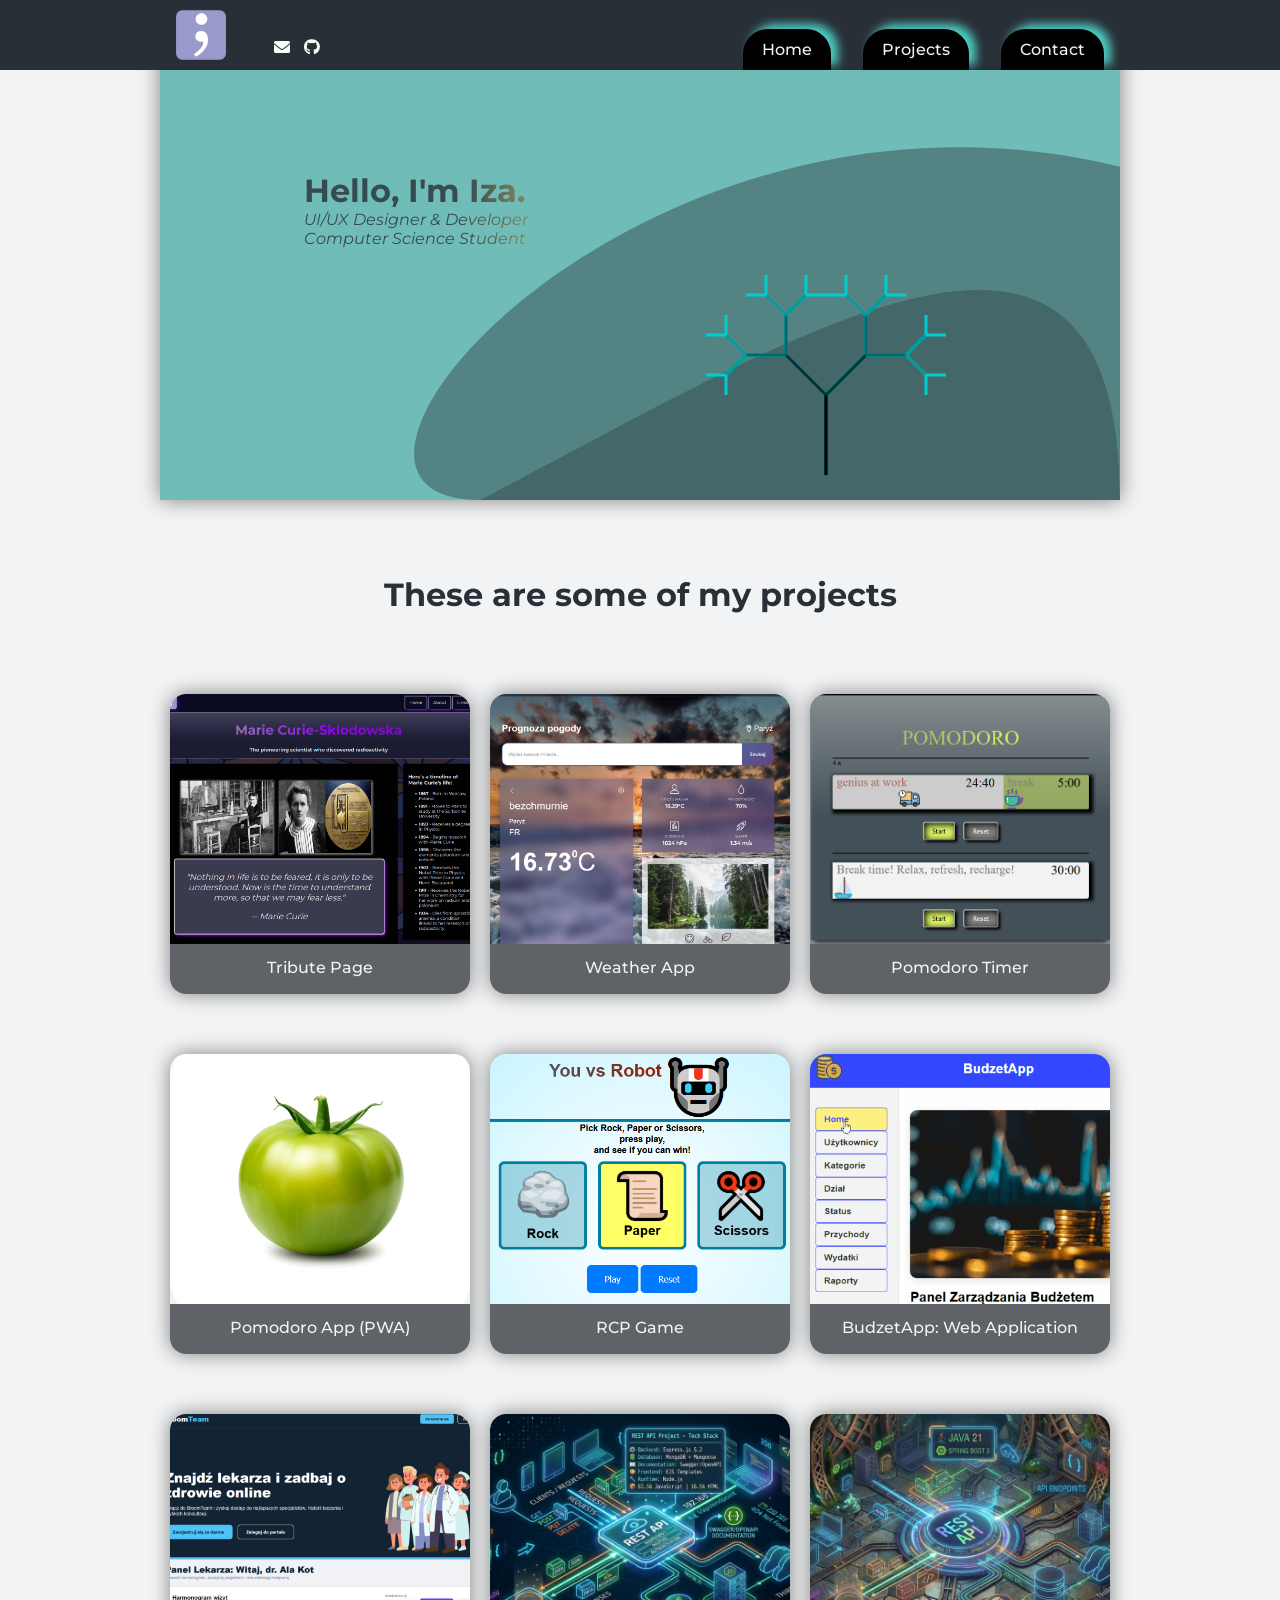
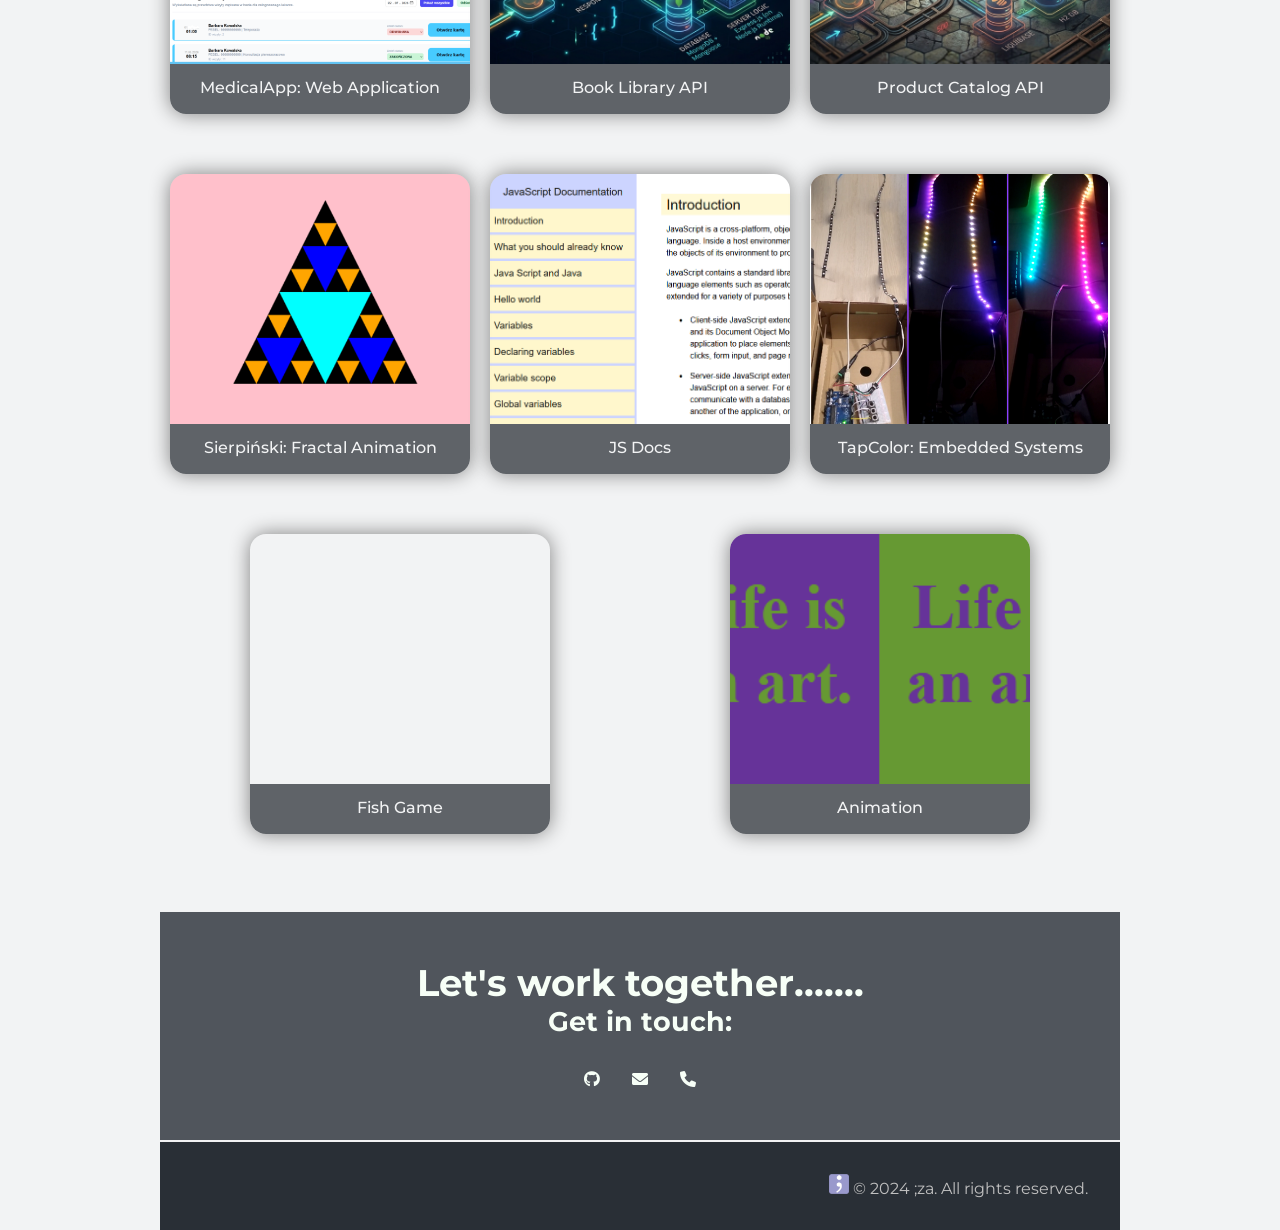
==== commit e42a3dd9: "dodanie strony portal" ====
--- a/index.html
+++ b/index.html
@@ -46,6 +46,7 @@
   </header>
 
   <main>
+    <div class="container-main">
     <div id="canvas-container">
       <canvas id="myCanvas"></canvas>
       <div class="A">
@@ -122,10 +123,10 @@
 
 
           <div class="grid-container">
-            <a href="https://github.com/FifthElement5/product-catalog">
-              <div class="grid">
-                <img class="project-image" src="images/portfolio/product-catalog.png" alt="Product Catalog" />
-                <div class="project-tile">Portal Pacjenta</div>
+            <a href="portal.html">
+              <div class="grid">
+                <img class="project-image" src="images/portfolio/portalPacjenta2.png" alt="Product Catalog" />
+                <div class="project-tile">MedicalApp: Web Application</div>
               </div>
             </a>
           </div>
@@ -240,6 +241,7 @@
       <img class="logo2" src="favicon-32x32.png" alt="project" />
       <span>&copy; 2024 ;za. All rights reserved.</span>
     </footer>
+    </div>
   </main>
 
   <script src="script.js"></script>
--- a/styles.css
+++ b/styles.css
@@ -122,6 +122,11 @@
   max-width: 960px;
   margin: 0 auto;
 }
+
+/* .container-main {
+ 
+  margin: 0 auto;
+} */
 .top {
   min-height: 100px;
 }
@@ -294,17 +299,17 @@
 
 
 .responsive-img {
-  max-width: 100%;  /* Zdjęcie nigdy nie będzie szersze niż jego rodzic */
-  height: auto;     /* Zachowa proporcje, nie będzie rozciągnięte */
-  display: block;   /* Usuwa dziwną przerwę pod zdjęciem */
-  border-radius: 15px; /* Skoro pytałaś o radius - tutaj też zadziała! */
+  max-width: 100%;  
+  height: auto;     
+  display: block;   
+  border-radius: 15px; 
   /*margin-bottom: 10px;*/
 }
 
 .btn-github {
   display: inline-block;
   padding: 10px 20px;
-  background-color: #24292e; /* Kolor GitHuba */
+  background-color: #24292e; 
   color: white;
   text-decoration: none;
   border-radius: 8px;
@@ -429,3 +434,11 @@
        grid-row: 2;     
   }
 }
+
+
+
+
+
+
+
+
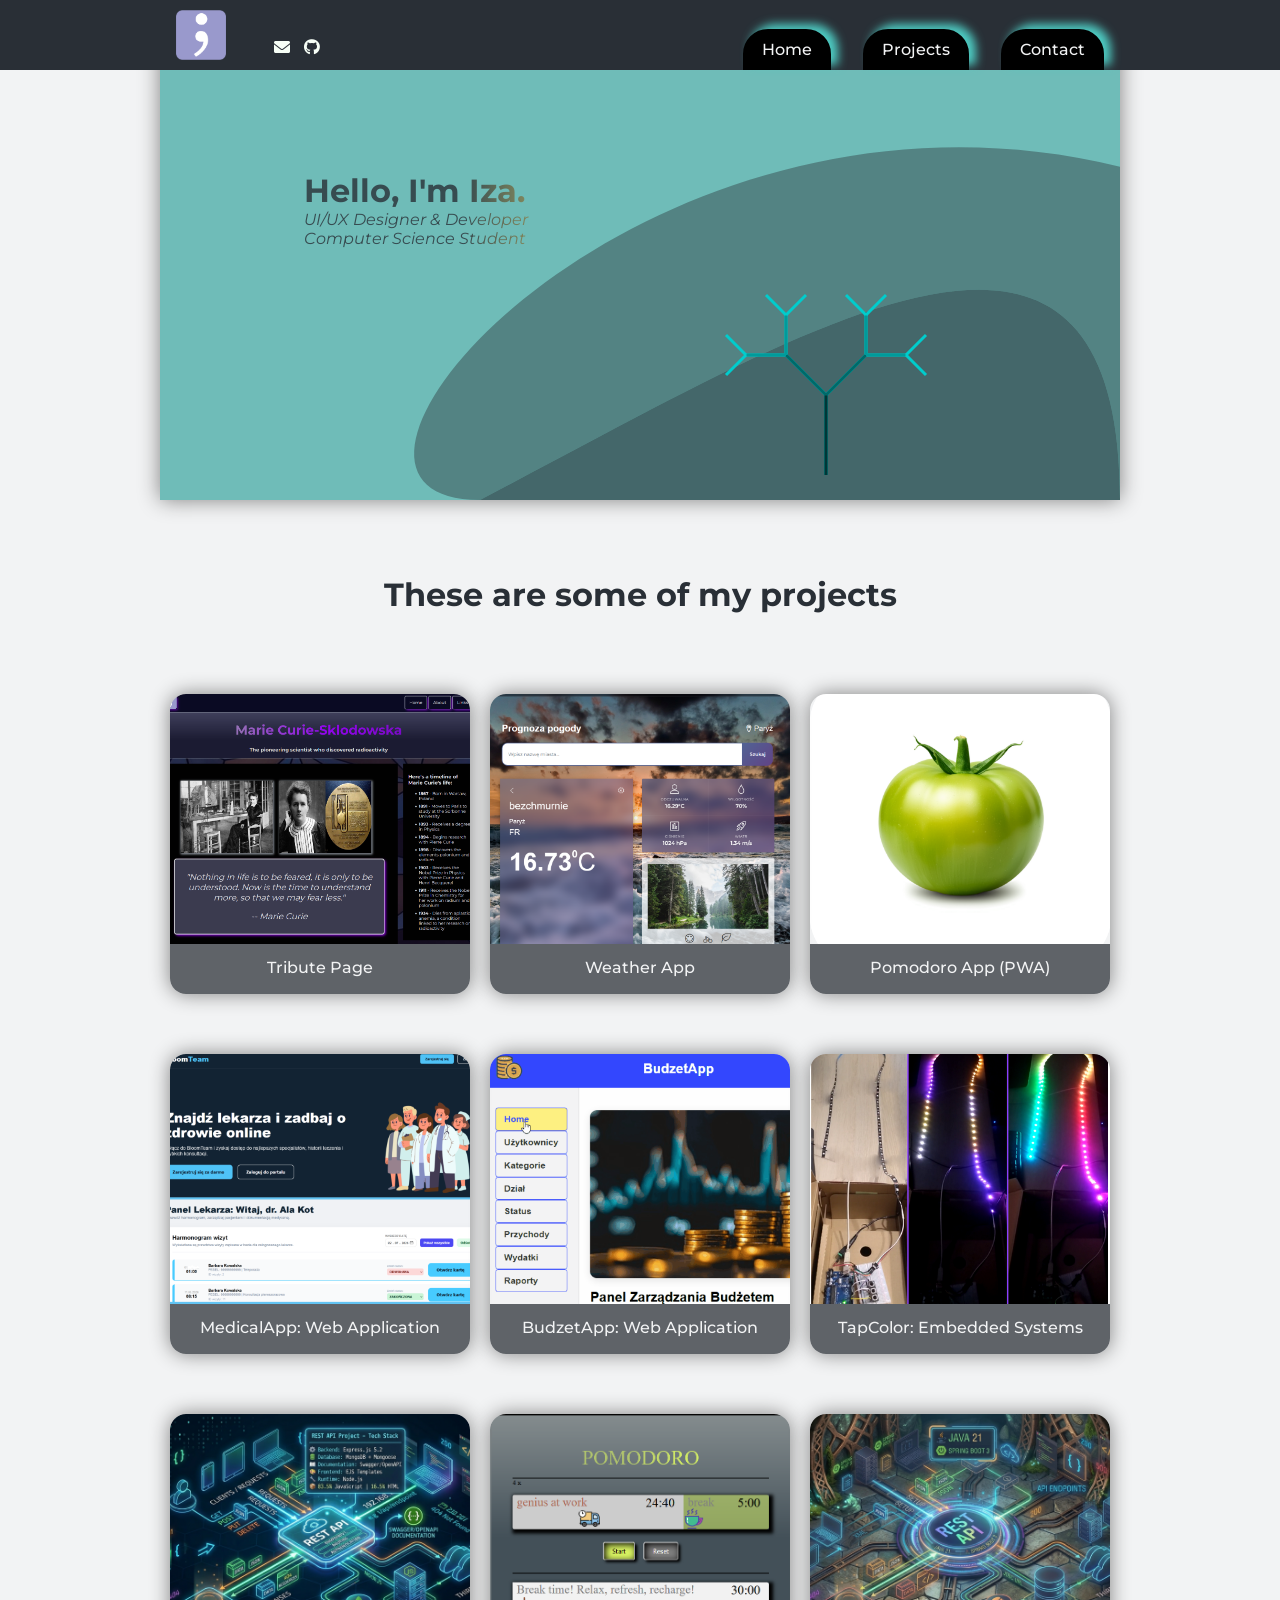
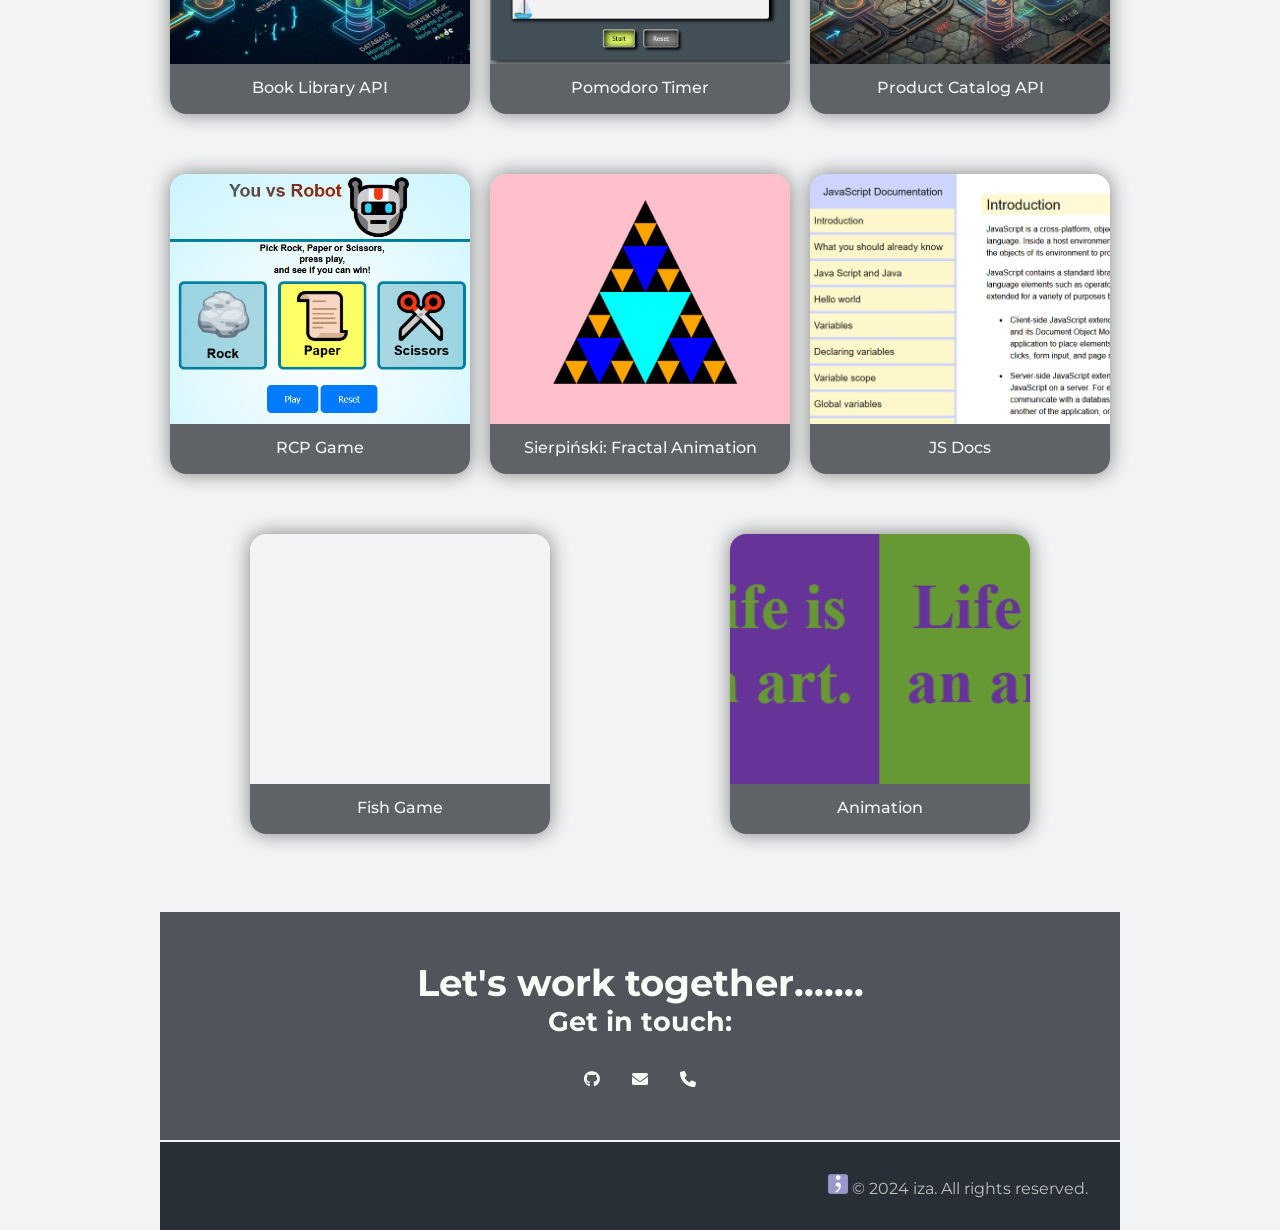
==== commit 333de4cc: "poprawiony email" ====
--- a/index.html
+++ b/index.html
@@ -1,17 +1,16 @@
 <!DOCTYPE html>
 <html lang="en">
+
 <head>
   <meta charset="utf-8">
   <meta name="viewport" content="width=device-width, initial-scale=1.0">
-  <title>;za Portfolio</title>
+  <title>iza Portfolio</title>
   <link rel="stylesheet" href="styles.css" />
   <link href="https://cdnjs.cloudflare.com/ajax/libs/font-awesome/6.0.0-beta3/css/all.min.css" rel="stylesheet">
-  <link rel="icon" href="favicon-32x32.png" type="image/x-icon">
+  <link rel="icon" href="images/portfolio/favicon-32x32.png" type="image/x-icon">
   <link href="https://fonts.googleapis.com/css2?family=Montserrat:wght@400;700&display=swap" rel="stylesheet">
 
 </head>
-
-
 
 <!-- Google tag (gtag.js)
 <script async src="https://www.googletagmanager.com/gtag/js?id=G-CMZS50FCQB"></script>
@@ -29,12 +28,12 @@
     <nav id="navbar">
       <img class="logo1" src="images/portfolio/logo-kk.png" alt="project" />
       <div class="logo-container">
-        <a href="mailto:twoj-email@domena.com">
+        <a href="mailto:i.m.galazewska@gmail.com">
           <i class="fas fa-envelope"></i>
         </a>
-     
+
         <a href="https://github.com/FifthElement5" target="_blank">
-          <i style="margin-left: 10px;"class="fab fa-github"></i>
+          <i style="margin-left: 10px;" class="fab fa-github"></i>
         </a>
       </div>
       <ul>
@@ -47,203 +46,200 @@
 
   <main>
     <div class="container-main">
-    <div id="canvas-container">
-      <canvas id="myCanvas"></canvas>
-      <div class="A">
-        <h1 class="title">Hello, I'm Iza.</h1>
-        <p class="title-p">UI/UX Designer & Developer</p>
-        <p class="title-p">Computer Science Student</p>
-      </div>
-      <canvas id="canvas"></canvas>
-    </div>
-
-    <div class="container">
-      <section id="m">
-        <h2 class="h2">These are some of my projects</h2>
-        <div id="projects">
-          <div class="grid-container">
-            <a href="https://fifthelement5.github.io/curie/">
-              <div class="grid">
-                <img class="project-image" src="images/portfolio/curie2.PNG" alt="project" />
-                <div class="project-tile">Tribute Page</div>
-              </div>
-            </a>
-          </div>
-
-          <div class="grid-container">
-            <a href="https://fifthelement5.github.io/WeatherApp/">
-              <div class="grid">
-                <img class="project-image" src="images/portfolio/pogodynka.png" alt="Pogodynka" />
-                <div class="project-tile">Weather App</div>
-              </div>
-            </a>
-          </div>
-
-          <div class="grid-container">
-            <a href="https://fifthelement5.github.io/pomodoro/">
-              <div class="grid">
+      <div id="canvas-container">
+        <canvas id="myCanvas"></canvas>
+        <div class="A">
+          <h1 class="title">Hello, I'm Iza.</h1>
+          <p class="title-p">UI/UX Designer & Developer</p>
+          <p class="title-p">Computer Science Student</p>
+        </div>
+        <canvas id="canvas"></canvas>
+      </div>
+
+      <div class="container">
+        <section id="m">
+          <h2 class="h2">These are some of my projects</h2>
+          <div id="projects">
+            <div class="grid-container">
+              <a href="https://fifthelement5.github.io/curie/">
+                <div class="grid">
+                  <img class="project-image" src="images/portfolio/curie2.PNG" alt="project" />
+                  <div class="project-tile">Tribute Page</div>
+                </div>
+              </a>
+            </div>
+
+            <div class="grid-container">
+              <a href="https://fifthelement5.github.io/WeatherApp/">
+                <div class="grid">
+                  <img class="project-image" src="images/portfolio/pogodynka.png" alt="Pogodynka" />
+                  <div class="project-tile">Weather App</div>
+                </div>
+              </a>
+            </div>
+
+
+            <div class="grid-container">
+              <a href="https://pomodoropwa.github.io/">
+                <div class="grid">
+                  <img class="project-image" src="images/portfolio/pomodoroPWA.png" alt="Pomodoro PWA" />
+                  <div class="project-tile">Pomodoro App (PWA)</div>
+                </div>
+              </a>
+            </div>
+
+
+            <div class="grid-container">
+              <a href="portal.html">
+                <div class="grid">
+                  <img class="project-image" src="images/portfolio/portalPacjenta2.png" alt="Product Catalog" />
+                  <div class="project-tile">MedicalApp: Web Application</div>
+                </div>
+              </a>
+            </div>
+
+
+            <div class="grid-container">
+              <a href="budzetApp.html">
+                <div class="grid">
+                  <img class="project-image" style="object-fit: cover; object-position: left center;" loading="lazy"
+                    src="images/portfolio/budzetApp.png" alt="project" />
+                  <div class="project-tile">BudzetApp: Web Application</div>
+                </div>
+              </a>
+            </div>
+
+
+            <div class="grid-container">
+              <a href="project.html">
+                <div class="grid">
+                  <img class="project-image" src="images/portfolio/kolaz.png" alt="project" />
+                  <div class="project-tile">TapColor: Embedded Systems</div>
+                </div>
+              </a>
+            </div>
+
+
+            <div class="grid-container">
+              <a href="https://github.com/FifthElement5/RestApi2">
+                <div class="grid">
+                  <img class="project-image" src="images/portfolio/RestApi.png" alt="Rest Api" />
+                  <div class="project-tile">Book Library API</div>
+                </div>
+              </a>
+            </div>
+
+            <div class="grid-container">
+              <a href="https://fifthelement5.github.io/pomodoro/">
+                <div class="grid">
                   <img class="project-image" src="images/portfolio/pomodoro.PNG" alt="project" />
                   <div class="project-tile">Pomodoro Timer</div>
-              
-              </div>
-            </a>
-          </div>
-
-          <div class="grid-container">
-            <a href="https://pomodoropwa.github.io/">
-              <div class="grid">
-                <img class="project-image" src="images/portfolio/pomodoroPWA.png" alt="Pomodoro PWA" />
-                <div class="project-tile">Pomodoro App (PWA)</div>
-              </div>
-            </a>
-          </div>
-
-          <div class="grid-container">
-            <a href="https://codepen.io/FifthElement5/full/mdZvdyL">
-              <div class="grid">
-                
+
+                </div>
+              </a>
+            </div>
+
+
+            <div class="grid-container">
+              <a href="https://github.com/FifthElement5/product-catalog">
+                <div class="grid">
+                  <img class="project-image" src="images/portfolio/product-catalog.png" alt="Product Catalog" />
+                  <div class="project-tile">Product Catalog API</div>
+                </div>
+              </a>
+            </div>
+
+
+            <div class="grid-container">
+              <a href="https://codepen.io/FifthElement5/full/mdZvdyL">
+                <div class="grid">
+
                   <img class="project-image" src="images/portfolio/rsp.png" alt="project" />
                   <div class="project-tile">RCP Game</div>
-               
-              </div>
+
+                </div>
+              </a>
+            </div>
+
+            <div class="grid-container">
+              <a href="https://codepen.io/FifthElement5/full/qBzXdoY">
+                <div class="grid">
+                  <img class="project-image" src="images/portfolio/sierpinski.PNG" alt="project" />
+                  <div class="project-tile">Sierpiński: Fractal Animation</div>
+                </div>
+              </a>
+            </div>
+
+            <div class="grid-container">
+              <a href="https://codepen.io/FifthElement5/full/xxvZxpE">
+                <div class="grid">
+                  <img class="project-image" src="images/portfolio/js.png" alt="project" />
+                  <div class="project-tile">JS Docs</div>
+                </div>
+              </a>
+            </div>
+
+
+            <div class="grid-container">
+              <a href="https://scratch.mit.edu/projects/812180753/embed">
+                <div class="grid">
+                  <div class="image">
+                    <iframe src="https://scratch.mit.edu/projects/812180753/embed" allowtransparency="true" width="300"
+                      height="350" frameborder="0" scrolling="no" allowfullscreen></iframe>
+                  </div>
+                  <div class="project-tile">Fish Game</div>
+                </div>
+              </a>
+            </div>
+
+            <div class="grid-container">
+              <a href="https://codepen.io/FifthElement5/pen/EaVJYbx">
+                <div class="grid">
+                  <img class="project-image" src="images/portfolio/life.png" alt="project" />
+                  <div class="project-tile">Animation</div>
+                </div>
+              </a>
+            </div>
+
+          </div>
+        </section>
+      </div>
+
+      <div class="container">
+        <section id="contact">
+          <div class="hero">
+            <h3>Let's work together.......</h3>
+            <h5>Get in touch:</h5>
+          </div>
+          <div class="links">
+            <a href="https://github.com/FifthElement5" target="_blank">
+              <i class="fab fa-github"></i>
             </a>
-          </div>
-
-
-
-
-           <div class="grid-container">
-            <a href="budzetApp.html">
-              <div class="grid">
-                <img class="project-image" style="object-fit: cover; object-position: left center;" loading="lazy" src="images/portfolio/budzetApp.png" alt="project" />
-                <div class="project-tile">BudzetApp: Web Application</div>
-              </div>
+            <a href="mailto:i.m.galazewska@gmail.com">
+              <i class="fas fa-envelope"></i>
             </a>
-          </div>
-
-
-          <div class="grid-container">
-            <a href="portal.html">
-              <div class="grid">
-                <img class="project-image" src="images/portfolio/portalPacjenta2.png" alt="Product Catalog" />
-                <div class="project-tile">MedicalApp: Web Application</div>
-              </div>
+            <a href="tel:+1234567890">
+              <i class="fas fa-phone"></i>
             </a>
-          </div>
-
-          <div class="grid-container">
-            <a href="https://github.com/FifthElement5/RestApi2">
-              <div class="grid">
-                <img class="project-image" src="images/portfolio/RestApi.png" alt="Rest Api" />
-                <div class="project-tile">Book Library API</div>
-              </div>
-            </a>
-          </div>
-
-         
-           <div class="grid-container">
-            <a href="https://github.com/FifthElement5/product-catalog">
-              <div class="grid">
-                <img class="project-image" src="images/portfolio/product-catalog.png" alt="Product Catalog" />
-                <div class="project-tile">Product Catalog API</div>
-              </div>
-            </a>
-          </div>
-
-           <div class="grid-container">
-            <a href="https://codepen.io/FifthElement5/full/qBzXdoY">
-              <div class="grid">
-                <img class="project-image" src="images/portfolio/sierpinski.PNG" alt="project" />
-                <div class="project-tile">Sierpiński: Fractal Animation</div>
-              </div>
-            </a>
-          </div>
-
-          <div class="grid-container">
-            <a href="https://codepen.io/FifthElement5/full/xxvZxpE">
-              <div class="grid">
-                <img class="project-image" src="images/portfolio/js.png" alt="project" />
-                <div class="project-tile">JS Docs</div>
-              </div>
-            </a>
-          </div>
-
-             <div class="grid-container">
-            <a href="project.html">
-              <div class="grid">
-                <img class="project-image" src="images/portfolio/kolaz.png" alt="project" />
-                <div class="project-tile">TapColor: Embedded Systems</div>
-              </div>
-            </a>
-          </div>
-
-          <div class="grid-container">
-            <a href="https://scratch.mit.edu/projects/812180753/embed">
-            <div class="grid">
-              <div class="image">
-                <iframe src="https://scratch.mit.edu/projects/812180753/embed" allowtransparency="true" width="300" height="350" frameborder="0" scrolling="no" allowfullscreen></iframe>
-              </div>
-              <div class="project-tile">Fish Game</div>
-            </div>
-            </a>
-          </div>
-
-          <div class="grid-container">
-            <a href="https://codepen.io/FifthElement5/pen/EaVJYbx">
-              <div class="grid">
-                <img class="project-image" src="images/portfolio/life.png" alt="project" />
-                <div class="project-tile">Animation</div>
-              </div>
-            </a>
-          </div>
-
-
-
- 
-
-
-
-          
-
-
-        </div>
-      </section>
-    </div>
-
-    <div class="container">
-      <section id="contact">
-        <div class="hero">
-          <h3>Let's work together.......</h3>
-          <h5>Get in touch:</h5>
-        </div>
-        <div class="links">
-          <a href="https://github.com/FifthElement5" target="_blank">
-            <i class="fab fa-github"></i>
-          </a>
-          <a href="mailto:i.m.galazewska@wp.pl">
-            <i class="fas fa-envelope"></i>
-          </a>
-          <a href="tel:+1234567890">
-            <i class="fas fa-phone"></i>
-          </a>
-         
-          <!-- <a href="https://www.facebook.com/twojprofil" target="_blank">
+
+            <!-- <a href="https://www.facebook.com/twojprofil" target="_blank">
             <i class="fab fa-facebook-f"></i>
           </a> -->
-        </div>
-      </section>
-    </div>
-
-
-    <script src="https://gist.github.com/FifthElement5/1f8bb57f3a69cdffbfbd10f2d634f241.js"></script>
-
-    <footer>
-      <img class="logo2" src="favicon-32x32.png" alt="project" />
-      <span>&copy; 2024 ;za. All rights reserved.</span>
-    </footer>
+          </div>
+        </section>
+      </div>
+
+
+      <script src="https://gist.github.com/FifthElement5/1f8bb57f3a69cdffbfbd10f2d634f241.js"></script>
+
+      <footer>
+        <img class="logo2" src="images/portfolio/favicon-32x32.png" alt="project" />
+        <span>&copy; 2024 iza. All rights reserved.</span>
+      </footer>
     </div>
   </main>
 
   <script src="script.js"></script>
 </body>
-</html>
+
+</html>
--- a/styles.css
+++ b/styles.css
@@ -4,6 +4,7 @@
   --color-3: #FF6B6B;
   --color-4: #FFE66D;
   --color-5: rgba(78, 205, 196, 0.3);
+  --color-6: #4ECDC4;
 }
 
 * {
@@ -23,14 +24,12 @@
   width: 100%;
   background-color: var(--color-header);
   min-width: 480px;
-  /* border: 1px solid yellow; */
   z-index: 999;
 }
 
 .logo1 {
   width: 50px;
   height: 50px;
-  /* border: 1px solid orange; */
   margin: 10px 48px 10px 16px;
 }
 
@@ -64,8 +63,8 @@
   background-color: black;
   border-radius: 25px 25px 0 0;
 
- 
-  box-shadow: 7px -5px 10px 0px #4ECDC4, 5px 5px 15px 5px rgba(0,0,0,0);
+
+  box-shadow: 7px -5px 10px 0px #4ECDC4, 5px 5px 15px 5px rgba(0, 0, 0, 0);
 }
 
 ul li a {
@@ -80,14 +79,14 @@
   color: var(--color-header);
 }
 
-nav > ul > li:hover {
+nav>ul>li:hover {
   background-color: #4ECDC4;
   border-bottom: none;
   color: var(--color-header);
   box-shadow: 0px 0px 0px 0px #4ECDC4;
 }
 
-a > i {
+a>i {
   color: var(--color-middle);
   margin-bottom: 5px;
 }
@@ -99,7 +98,7 @@
 .container {
   max-width: 960px;
   margin: 0 auto;
- 
+
   text-align: center;
 }
 
@@ -115,7 +114,6 @@
   max-width: 400px;
   min-width: 300px;
   margin: 10% 15% 10%;
-  /* border: 1px solid blue; */
 }
 
 main {
@@ -123,19 +121,15 @@
   margin: 0 auto;
 }
 
-/* .container-main {
- 
-  margin: 0 auto;
-} */
 .top {
   min-height: 100px;
 }
 
-.title, .title-p {
-  /* -font-size: 3rem; */
+.title,
+.title-p {
   color: var(--color-header);
   text-align: left;
-  background: linear-gradient(to right, rgba(41,47,54 , 0.8) 20%, rgba(255,230,107 , 0.9) 40%, rgba(255,230,107 , 0.6) 60%, rgba(41,47,54 , 0.8) 80%);
+  background: linear-gradient(to right, rgba(41, 47, 54, 0.8) 20%, rgba(255, 230, 107, 0.9) 40%, rgba(255, 230, 107, 0.6) 60%, rgba(41, 47, 54, 0.8) 80%);
   background-size: 200% auto;
   color: #000;
   background-clip: text;
@@ -188,11 +182,12 @@
   text-decoration: none;
 }
 
-.grid img, iframe {
+.grid img,
+iframe {
   position: absolute;
   top: 0;
-   left:0;
-   z-index: -1;
+  left: 0;
+  z-index: -1;
   width: 300px;
   height: 250px;
   object-fit: cover;
@@ -236,7 +231,7 @@
   gap: 2rem;
   width: 100%;
   padding: 3rem;
-  background-color: rgba(41,47,54 , 0.8);
+  background-color: rgba(41, 47, 54, 0.8);
 }
 
 .hero {
@@ -271,7 +266,7 @@
   height: 500px;
   overflow: hidden;
   z-index: -1;
-  background-color: rgba(41,47, 50, 0.4);
+  background-color: rgba(41, 47, 50, 0.4);
   box-shadow: 0 0 20px grey;
 }
 
@@ -299,29 +294,29 @@
 
 
 .responsive-img {
-  max-width: 100%;  
-  height: auto;     
-  display: block;   
-  border-radius: 15px; 
-  /*margin-bottom: 10px;*/
+  max-width: 100%;
+  height: auto;
+  display: block;
+  border-radius: 15px;
 }
 
 .btn-github {
   display: inline-block;
   padding: 10px 20px;
-  background-color: #24292e; 
+  background-color: #24292e;
   color: white;
   text-decoration: none;
   border-radius: 8px;
   font-weight: bold;
 }
+
 .btn-github:hover {
   background-color: var(--color-5);
   color: var(--color-header);
 }
 
 .project-subtitle {
-   text-shadow: 0 0 0 10px grey;
+  text-shadow: 0 0 0 10px grey;
 }
 
 
@@ -333,36 +328,76 @@
   gap: 20px;
   max-width: 960px;
   margin: 40px auto;
-  padding: 0 20px;
-  background: linear-gradient(to bottom, rgba(78, 205, 196, 0.1), rgba(78, 205, 196, 0.2));
-}
-
-.project-title { grid-column: span 12; text-align: center; margin-bottom: 20px; }
-.item-static  { grid-column: span 3; display: flex; justify-content: center; }
-.item-gallery { grid-column: span 3; display: flex; justify-content: center; } 
-.item-summary { grid-column: span 6; }
-.item-text-1  { grid-column: span 6; margin-top: 20px; text-align: center}
-.item-text-2  { grid-column: span 6; margin-top: 20px; text-align: center}
+  padding: 20px 20px;
+
+  background-image: linear-gradient(to bottom, rgba(111, 189, 184, 0.5), #ffffff);
+
+}
+
+.project-title {
+  grid-column: span 12;
+  text-align: center;
+  margin-bottom: 20px;
+}
+
+.item-static {
+  grid-column: span 3;
+  display: flex;
+  justify-content: center;
+}
+
+.item-gallery {
+  grid-column: span 3;
+  display: flex;
+  justify-content: center;
+}
+
+.item-summary {
+  grid-column: span 6;
+}
+
+.item-text-1 {
+  grid-column: span 6;
+  margin-top: 20px;
+  text-align: center
+}
+
+.item-text-2 {
+  grid-column: span 6;
+  margin-top: 20px;
+  text-align: center
+}
+
+.item-summary {
+  display: flex;
+  flex-direction: column;
+  justify-content: center;
+  align-items: center;
+  text-align: center;
+  padding: 20px;
+
+  border-radius: 8px;
+}
 
 
 .item-static img {
-  width: 100%;       
-  max-width: 200px; 
+  width: 100%;
+  max-width: 200px;
   max-height: 500px;
   border-radius: 8px;
 }
 
 .pic-ctn {
   position: relative;
-  width: 200px;     
-  height: 300px;     
+  width: 200px;
+  height: 300px;
   overflow: hidden;
   border-radius: 8px;
 }
 
 
 
-.pic-ctn > img {
+.pic-ctn>img {
   position: absolute;
   top: 0;
   left: 0;
@@ -373,25 +408,58 @@
 
 
 @media (max-width: 768px) {
-  .portfolio-container > * {
-    grid-column: span 12 !important; 
+  .portfolio-container>* {
+    grid-column: span 12 !important;
     text-align: center;
   }
-  .pic-ctn { margin: 0 auto; }
-}
-
-
-.pic-ctn > img:nth-child(2) { animation-delay: 2s; }
-.pic-ctn > img:nth-child(3) { animation-delay: 4s; }
-.pic-ctn > img:nth-child(4) { animation-delay: 6s; }
-.pic-ctn > img:nth-child(5) { animation-delay: 8s; }
+
+  .pic-ctn {
+    margin: 0 auto;
+  }
+}
+
+
+.pic-ctn>img:nth-child(2) {
+  animation-delay: 2s;
+}
+
+.pic-ctn>img:nth-child(3) {
+  animation-delay: 4s;
+}
+
+.pic-ctn>img:nth-child(4) {
+  animation-delay: 6s;
+}
+
+.pic-ctn>img:nth-child(5) {
+  animation-delay: 8s;
+}
 
 @keyframes display {
-  0% { transform: translateX(200px); opacity: 0; }
-  10% { transform: translateX(0); opacity: 1; }
-  25% { transform: translateX(0); opacity: 1; }
-  35% { transform: translateX(-200px); opacity: 0; }
-  100% { transform: translateX(-200px); opacity: 0; }
+  0% {
+    transform: translateX(200px);
+    opacity: 0;
+  }
+
+  10% {
+    transform: translateX(0);
+    opacity: 1;
+  }
+
+  25% {
+    transform: translateX(0);
+    opacity: 1;
+  }
+
+  35% {
+    transform: translateX(-200px);
+    opacity: 0;
+  }
+
+  100% {
+    transform: translateX(-200px);
+    opacity: 0;
+  }
 }
 
 /*budzetApp.html*/
@@ -405,40 +473,40 @@
   gap: 20px;
 }
 
-.container-grid > * {
- 
+.container-grid>* {
+
   background: linear-gradient(to bottom, rgba(78, 205, 196, 0.1), rgba(78, 205, 196, 0.2));
   border-radius: 15px;
   padding: 10px;
   grid-column: col-start / span 12;
-   box-shadow: 0 0 10px grey;
+  box-shadow: 0 0 10px grey;
 }
 
 @media (min-width: 568px) {
   .content {
-    grid-column: 1 / span 9; 
-    
+    grid-column: 1 / span 9;
+
   }
 
   .sidebar {
     grid-column: 10 / span 3;
-    grid-row: 1;           
+    grid-row: 1;
   }
 
   .ads {
     grid-column: 10 / span 3;
-    grid-row: 2;           
-  }
-    .adsa {
-    grid-column:  col-start / span 9;
-       grid-row: 2;     
-  }
-}
-
-
-
-
-
-
-
-
+    grid-row: 2;
+  }
+
+  .adsa {
+    grid-column: col-start / span 9;
+    grid-row: 2;
+  }
+}
+
+
+.project-header {
+  text-align: left;
+  margin-bottom: 20px;
+  margin: auto 0;
+}
